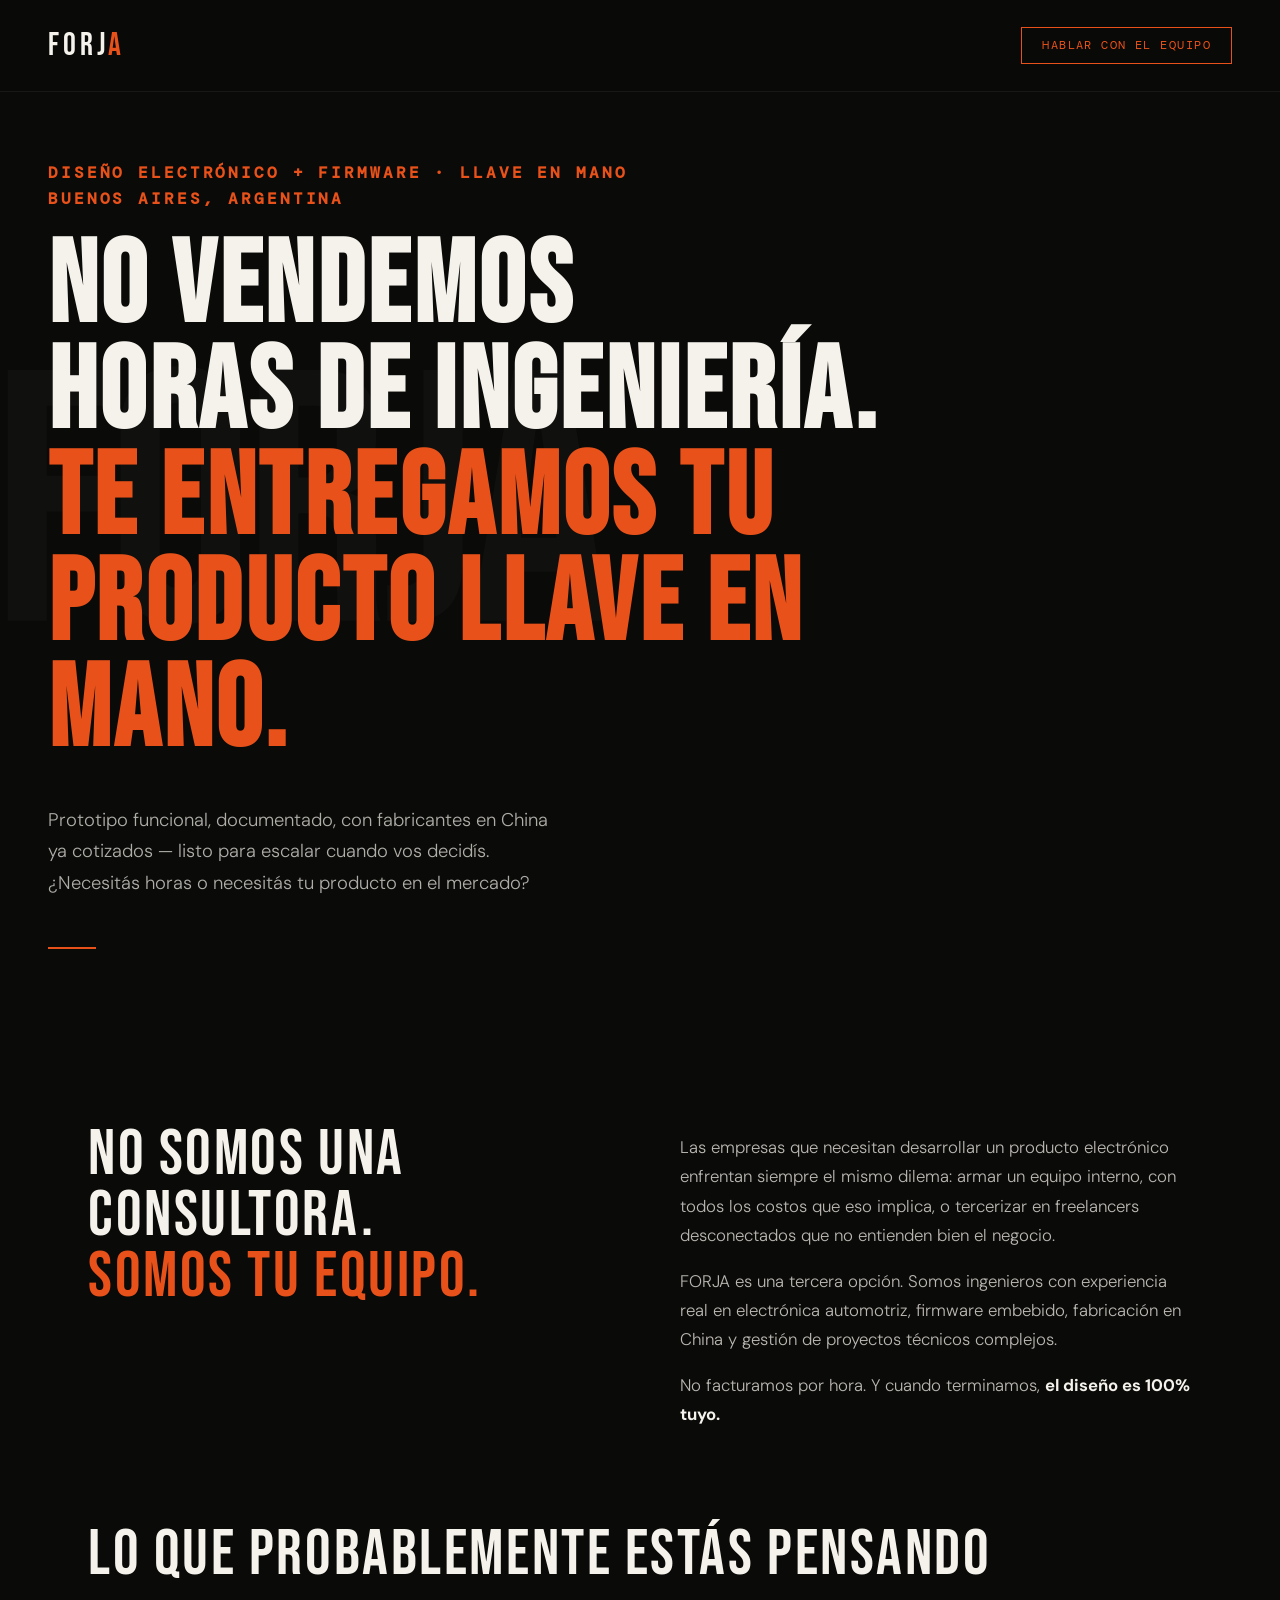
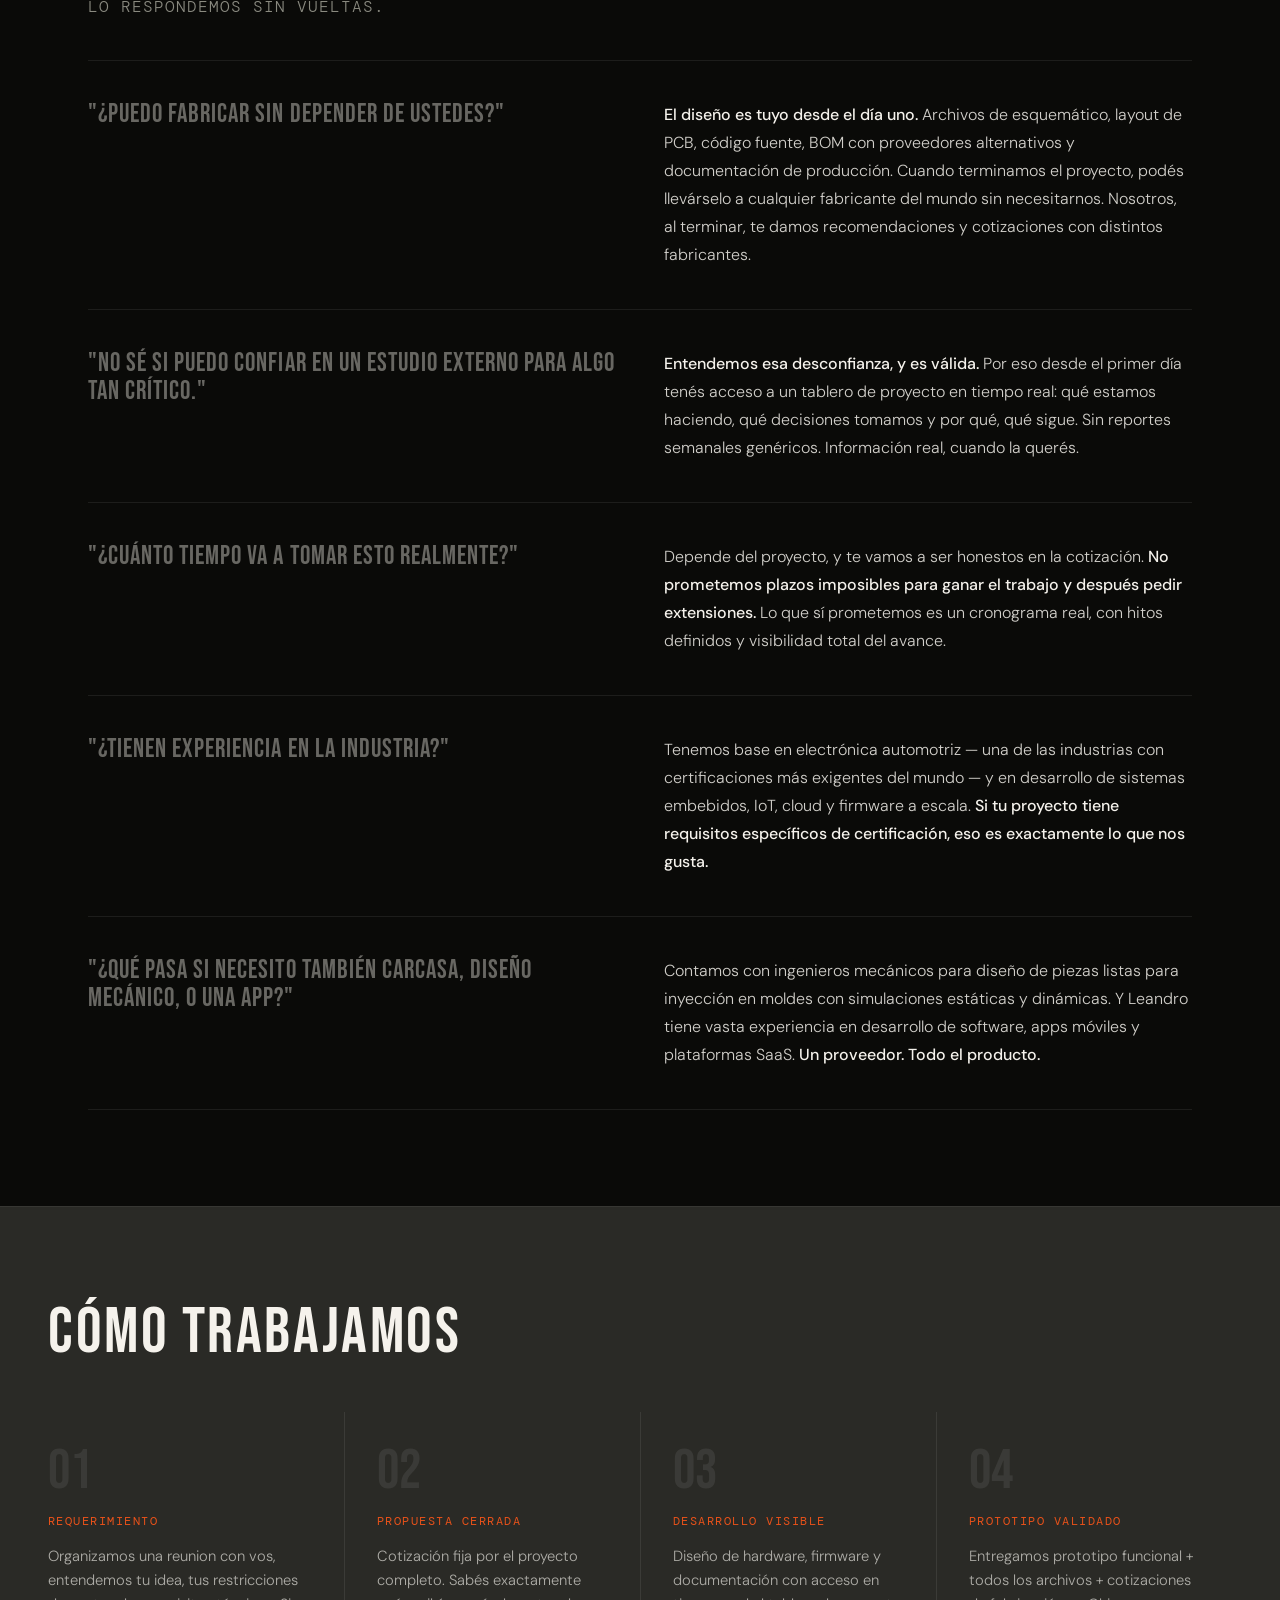
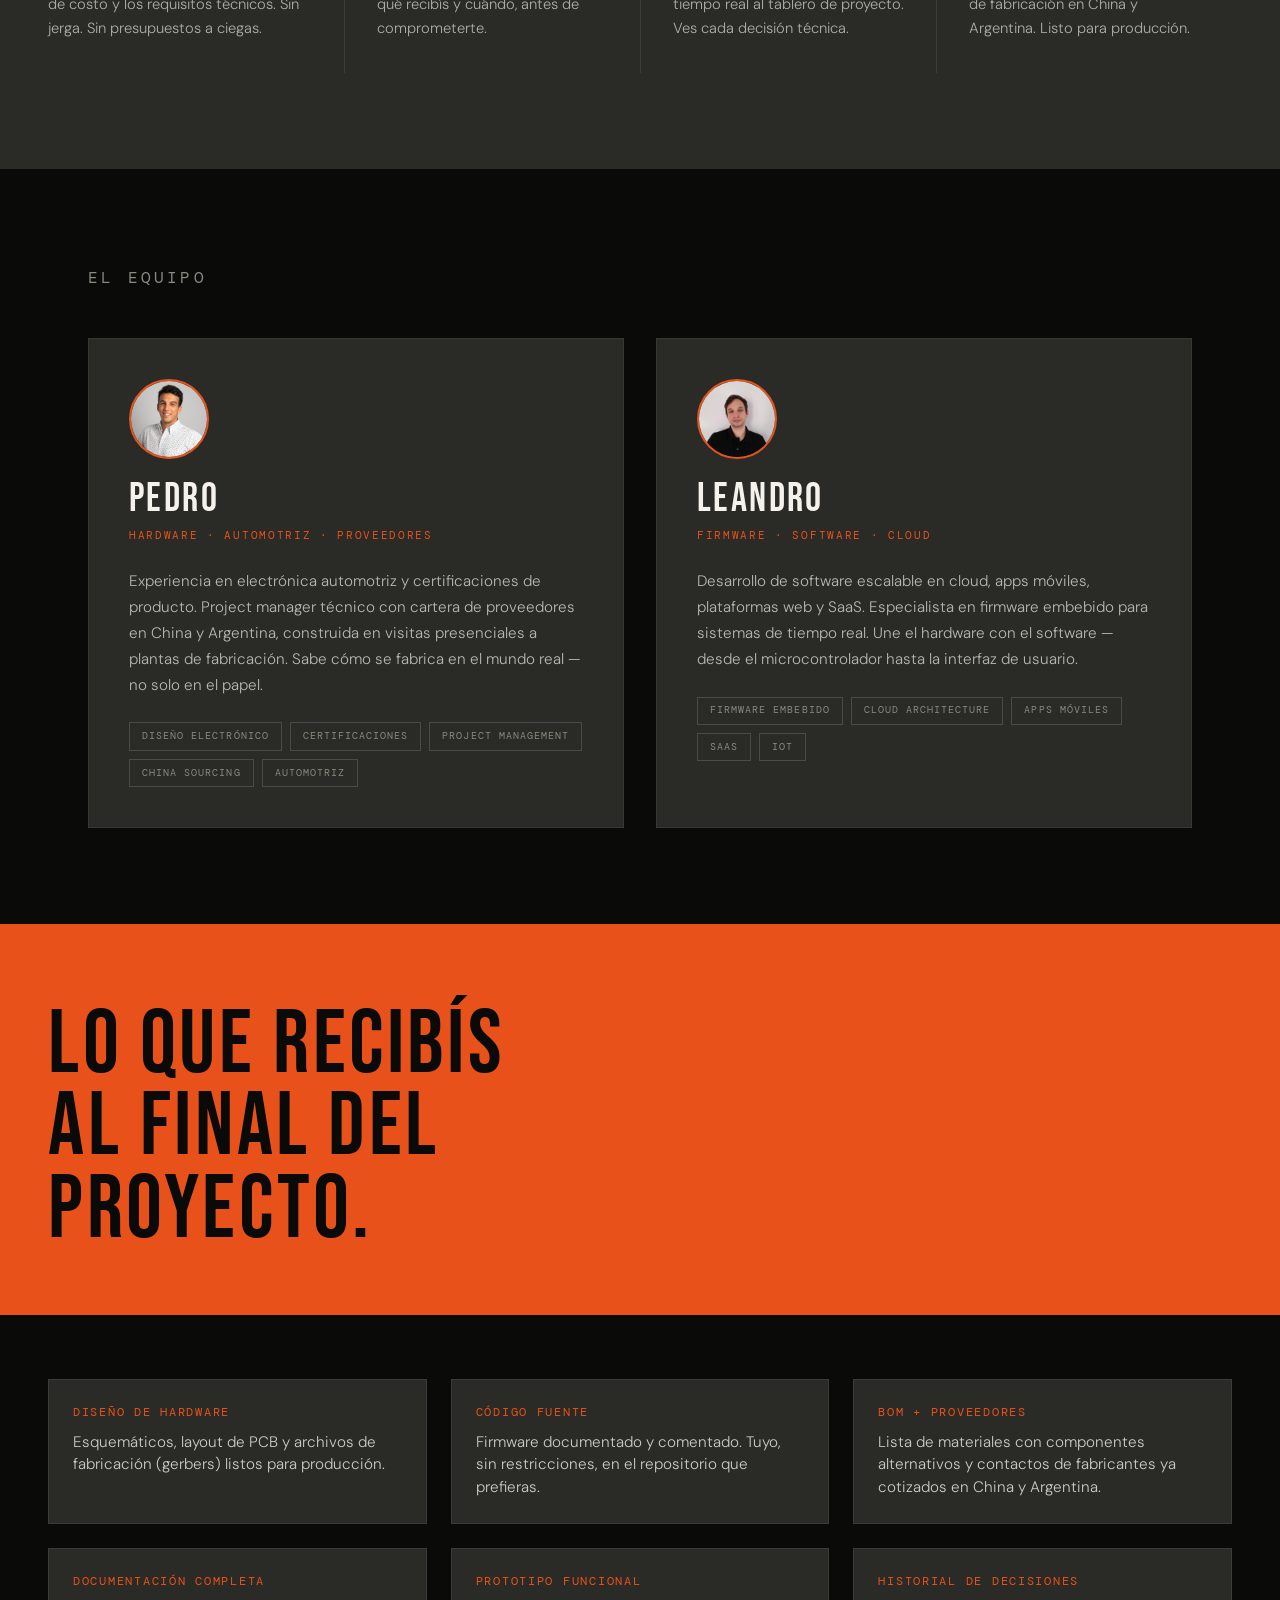
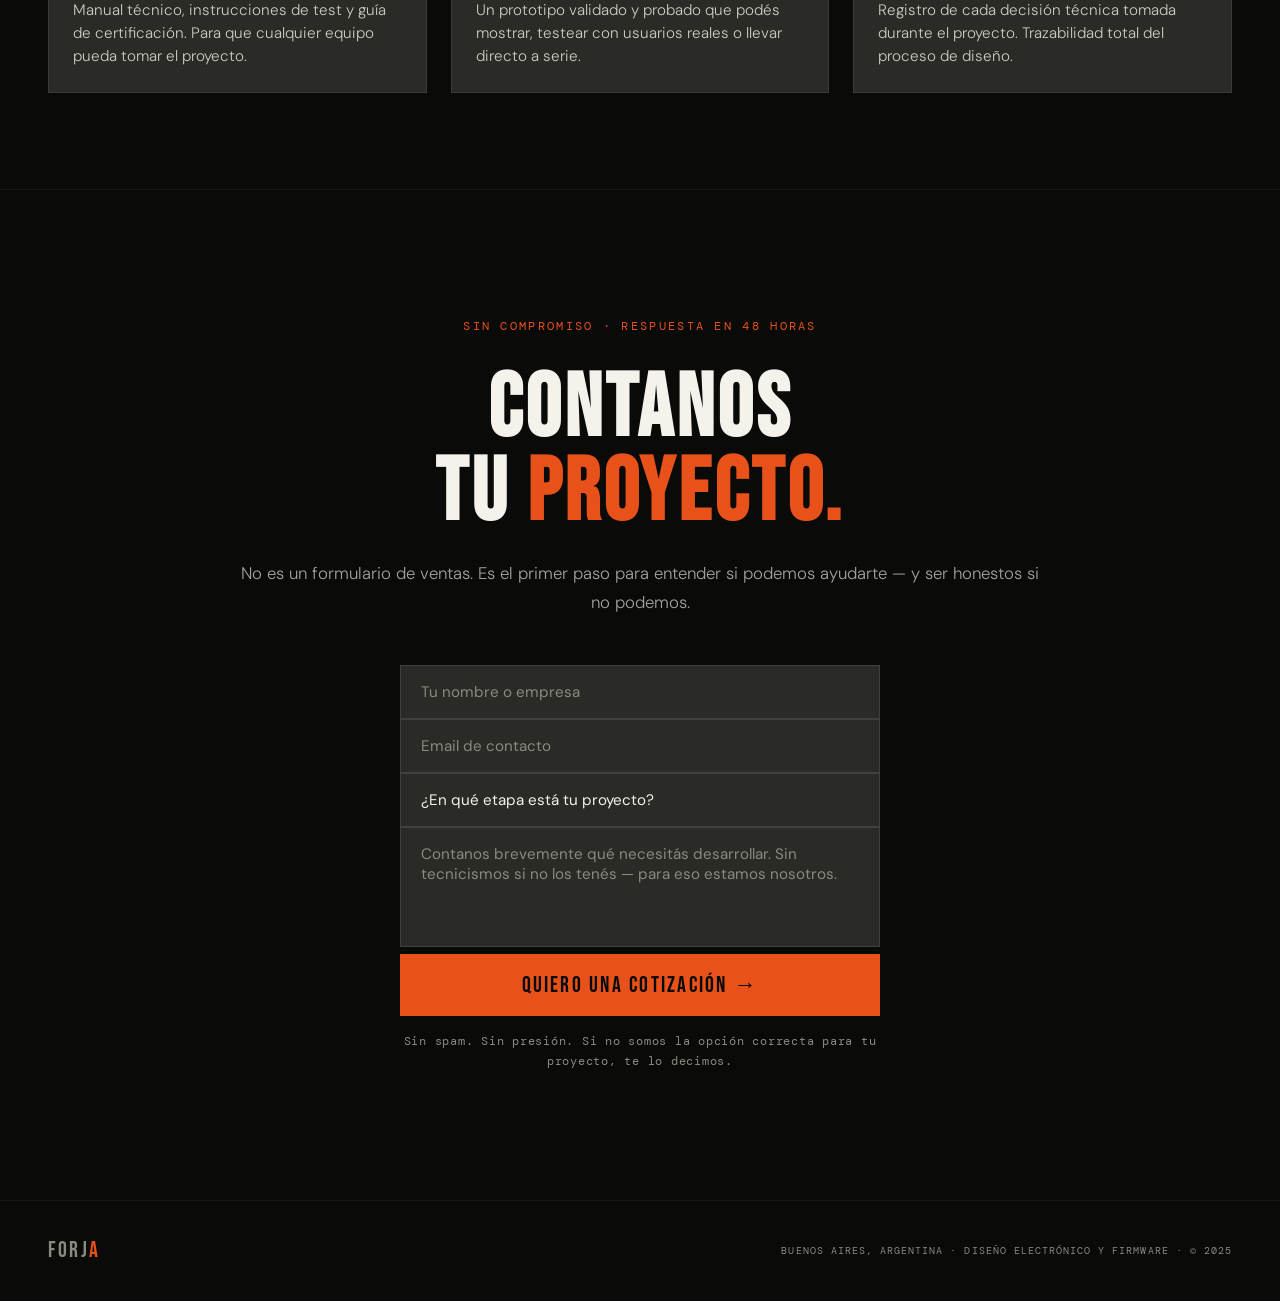
==== index.html @ 9d381e38 "b" ====
<!DOCTYPE html>
<html lang="es">
<head>
<meta charset="UTF-8">
<meta name="viewport" content="width=device-width, initial-scale=1.0">
<title>FORJA — Tu producto electrónico, listo para producción</title>
<link rel="preconnect" href="https://fonts.googleapis.com">
<link href="https://fonts.googleapis.com/css2?family=Bebas+Neue&family=DM+Sans:wght@300;400;500&family=DM+Mono:wght@400;500&display=swap" rel="stylesheet">
<style>
  *, *::before, *::after { box-sizing: border-box; margin: 0; padding: 0; }

  :root {
    --black: #0A0A08;
    --white: #F5F2EC;
    --orange: #E8521A;
    --orange-dim: #C44010;
    --gray: #2A2A26;
    --gray-light: #3E3E38;
    --muted: #8A8A80;
    --font-display: 'Bebas Neue', sans-serif;
    --font-body: 'DM Sans', sans-serif;
    --font-mono: 'DM Mono', monospace;
  }

  html { scroll-behavior: smooth; }

  body {
    background: var(--black);
    color: var(--white);
    font-family: var(--font-body);
    font-size: 16px;
    line-height: 1.6;
    overflow-x: hidden;
  }

  /* Limitar ancho máximo del contenido en pantallas muy anchas */
  .hero, .how-section, .deliver-section, .deliver-grid-section, .hooks-section {
    max-width: 100%;
  }

  .hero-content-wrap {
    max-width: 1400px;
    margin: 0 auto;
    width: 100%;
  }

  /* NAV */
  nav {
    position: fixed;
    top: 0; left: 0; right: 0;
    z-index: 100;
    display: flex;
    justify-content: space-between;
    align-items: center;
    padding: 1.25rem 3rem;
    background: rgba(10,10,8,0.85);
    backdrop-filter: blur(12px);
    border-bottom: 1px solid rgba(255,255,255,0.06);
  }

  .nav-logo {
    font-family: var(--font-display);
    font-size: 2rem;
    letter-spacing: 0.12em;
    color: var(--white);
  }

  .nav-logo span { color: var(--orange); }

  .nav-cta {
    font-family: var(--font-mono);
    font-size: 0.75rem;
    letter-spacing: 0.12em;
    text-transform: uppercase;
    color: var(--orange);
    border: 1px solid var(--orange);
    padding: 0.5rem 1.25rem;
    text-decoration: none;
    transition: background 0.2s, color 0.2s;
  }

  .nav-cta:hover { background: var(--orange); color: var(--black); }

  /* HERO */
  .hero {
    min-height: 100vh;
    display: flex;
    flex-direction: column;
    justify-content: flex-end;
    padding: 0 3rem 5rem;
    padding-top: max(5rem, 80px);
    position: relative;
    overflow: hidden;
  }

  .hero-bg-text {
    position: absolute;
    top: 50%;
    left: -0.02em;
    transform: translateY(-50%);
    font-family: var(--font-display);
    font-size: clamp(14rem, 28vw, 28rem);
    color: rgba(255,255,255,0.025);
    pointer-events: none;
    letter-spacing: -0.02em;
    line-height: 1;
    user-select: none;
  }

  .hero-tag {
    font-family: var(--font-mono);
    font-size: 1rem;
    letter-spacing: 0.18em;
    text-transform: uppercase;
    color: var(--orange);
    margin-bottom: 1.5rem;
    opacity: 0;
    animation: fadeUp 0.6s 0.2s forwards;
  }

  .hero-headline {
    font-family: var(--font-display);
    font-size: clamp(3.5rem, 9vw, 8rem);
    line-height: 0.92;
    letter-spacing: 0.03em;
    max-width: 900px;
    opacity: 0;
    animation: fadeUp 0.7s 0.4s forwards;
  }

  .hero-headline em {
    font-style: normal;
    color: var(--orange);
  }

  .hero-sub {
    margin-top: 2.5rem;
    font-size: 1.15rem;
    font-weight: 300;
    color: rgba(245,242,236,0.7);
    max-width: 520px;
    line-height: 1.7;
    opacity: 0;
    animation: fadeUp 0.7s 0.6s forwards;
  }

  .hero-divider {
    margin-top: 3rem;
    width: 48px;
    height: 2px;
    background: var(--orange);
    opacity: 0;
    animation: fadeUp 0.5s 0.8s forwards;
  }

  /* HOOKS / ADS */
  .hooks-section {
    background: var(--gray);
    padding: 5rem 3rem;
    border-top: 1px solid rgba(255,255,255,0.06);
  }

  .section-label {
    font-family: var(--font-mono);
    font-size: 1rem;
    letter-spacing: 0.2em;
    text-transform: uppercase;
    color: var(--muted);
    margin-bottom: 3rem;
  }

  .hooks-grid {
    display: grid;
    grid-template-columns: repeat(auto-fit, minmax(280px, 1fr));
    gap: 1.5rem;
  }

  .hook-card {
    background: var(--black);
    border: 1px solid rgba(255,255,255,0.08);
    padding: 2rem;
    position: relative;
    overflow: hidden;
    transition: border-color 0.2s;
  }

  .hook-card::before {
    content: '';
    position: absolute;
    top: 0; left: 0;
    width: 3px;
    height: 100%;
    background: var(--orange);
  }

  .hook-card:hover { border-color: rgba(232,82,26,0.4); }

  .hook-format {
    font-family: var(--font-mono);
    font-size: 0.65rem;
    letter-spacing: 0.15em;
    text-transform: uppercase;
    color: var(--orange);
    margin-bottom: 1rem;
  }

  .hook-text {
    font-size: 1.05rem;
    font-weight: 400;
    line-height: 1.55;
    color: var(--white);
  }

  .hook-text strong {
    color: var(--orange);
    font-weight: 500;
  }

  /* LANDING */
  .landing-section {
    padding: 6rem 3rem;
    max-width: 1200px;
    margin: 0 auto;
  }

  .landing-intro {
    display: grid;
    grid-template-columns: 1fr 1fr;
    gap: 5rem;
    align-items: start;
    margin-bottom: 6rem;
  }

  .landing-intro-headline {
    font-family: var(--font-display);
    font-size: clamp(2.5rem, 5vw, 4rem);
    line-height: 0.95;
    letter-spacing: 0.04em;
  }

  .landing-intro-headline em {
    font-style: normal;
    color: var(--orange);
  }

  .landing-intro-body {
    padding-top: 0.5rem;
    color: rgba(245,242,236,0.75);
    font-size: 1.05rem;
    font-weight: 300;
    line-height: 1.75;
  }

  /* OBJECTIONS */
  .objections-title {
    font-family: var(--font-display);
    font-size: clamp(2rem, 4vw, 3rem);
    letter-spacing: 0.05em;
    margin-bottom: 0.5rem;
    color: var(--muted);
  }

  .objections-title span { color: var(--white); }

  .objections-subtitle {
    font-size: 1rem;
    color: var(--muted);
    margin-bottom: 3rem;
    font-weight: 300;
  }

  .objection-item {
    border-top: 1px solid rgba(255,255,255,0.08);
    padding: 2.5rem 0;
    display: grid;
    grid-template-columns: 1fr 1fr;
    gap: 3rem;
    align-items: start;
  }

  .objection-item:last-child { border-bottom: 1px solid rgba(255,255,255,0.08); }

  .objection-q {
    font-family: var(--font-display);
    font-size: 1.6rem;
    letter-spacing: 0.04em;
    line-height: 1.1;
    color: rgba(245,242,236,0.4);
  }
  .objections-title {
  font-family: var(--font-display); /* Usa Bebas Neue */
  font-size: clamp(2.5rem, 6vw, 4.5rem); /* Se agranda masivamente según la pantalla */
  line-height: 0.95;
  text-transform: uppercase;
  color: var(--white);
  margin-top: 6rem; /* Le da espacio respecto al texto anterior */
  margin-bottom: 0.5rem;
  letter-spacing: -0.5px;
}

.objections-subtitle {
  font-family: var(--font-mono); /* Estilo código/comentario */
  color: var(--orange);
  font-size: 1rem;
  text-transform: uppercase;
  letter-spacing: 1px;
  margin-bottom: 3rem; /* Espacio antes de que empiecen las preguntas */
}

  .objection-a {
    font-size: 1rem;
    font-weight: 300;
    line-height: 1.75;
    color: rgba(245,242,236,0.85);
  }

  .objection-a strong {
    color: var(--white);
    font-weight: 500;
  }

  /* HOW IT WORKS */
  .how-section {
    background: var(--gray);
    padding: 6rem 3rem;
    border-top: 1px solid rgba(255,255,255,0.06);
  }

  .how-inner {
    max-width: 1200px;
    margin: 0 auto;
  }

  .how-steps {
    display: grid;
    grid-template-columns: repeat(auto-fit, minmax(200px, 1fr));
    gap: 0;
    margin-top: 3rem;
  }

  .how-step {
    padding: 2rem;
    border-left: 1px solid rgba(255,255,255,0.08);
    position: relative;
  }

  .how-step:first-child { border-left: none; padding-left: 0; }

  .step-num {
    font-family: var(--font-display);
    font-size: 3.5rem;
    color: rgba(255,255,255,0.08);
    line-height: 1;
    margin-bottom: 0.75rem;
  }

  .step-title {
    font-family: var(--font-mono);
    font-size: 0.78rem;
    letter-spacing: 0.12em;
    text-transform: uppercase;
    color: var(--orange);
    margin-bottom: 0.75rem;
  }

  .step-desc {
    font-size: 0.92rem;
    font-weight: 300;
    color: rgba(245,242,236,0.65);
    line-height: 1.65;
  }

  /* TEAM */
  .team-section {
    padding: 6rem 3rem;
    max-width: 1200px;
    margin: 0 auto;
  }

  .team-grid {
    display: grid;
    grid-template-columns: 1fr 1fr;
    gap: 2rem;
    margin-top: 3rem;
  }

  .team-card {
    background: var(--gray);
    border: 1px solid rgba(255,255,255,0.06);
    padding: 2.5rem;
    position: relative;
  }

  .team-name {
    font-family: var(--font-display);
    font-size: 2.5rem;
    letter-spacing: 0.06em;
    line-height: 1;
    margin-bottom: 0.5rem;
  }

  .team-role {
    font-family: var(--font-mono);
    font-size: 0.7rem;
    letter-spacing: 0.15em;
    text-transform: uppercase;
    color: var(--orange);
    margin-bottom: 1.5rem;
  }

  .team-bio {
    font-size: 0.95rem;
    font-weight: 300;
    color: rgba(245,242,236,0.7);
    line-height: 1.7;
  }

  .team-tags {
    display: flex;
    flex-wrap: wrap;
    gap: 0.5rem;
    margin-top: 1.5rem;
  }

  .tag {
    font-family: var(--font-mono);
    font-size: 0.65rem;
    letter-spacing: 0.1em;
    text-transform: uppercase;
    border: 1px solid rgba(255,255,255,0.15);
    padding: 0.3rem 0.75rem;
    color: var(--muted);
  }

  /* DELIVERABLES */
  .deliver-section {
    background: var(--orange);
    padding: 5rem 3rem 4rem;
  }

  .deliver-grid-section {
    background: var(--black);
    padding: 4rem 3rem 6rem;
    border-bottom: 1px solid rgba(255,255,255,0.06);
  }

  .deliver-inner {
    max-width: 1200px;
    margin: 0 auto;
  }

  .deliver-headline {
    font-family: var(--font-display);
    font-size: clamp(3rem, 7vw, 6rem);
    line-height: 0.92;
    letter-spacing: 0.04em;
    color: var(--black);
  }

  .deliver-list {
    display: grid;
    grid-template-columns: repeat(3, 1fr);
    gap: 1.5rem;
  }

  .deliver-item {
    background: var(--gray);
    padding: 1.5rem;
    border: 1px solid rgba(255,255,255,0.08);
  }

  .deliver-item-title {
    font-family: var(--font-mono);
    font-size: 0.72rem;
    letter-spacing: 0.15em;
    text-transform: uppercase;
    color: var(--orange);
    margin-bottom: 0.5rem;
  }

  .deliver-item-text {
    font-size: 0.95rem;
    font-weight: 300;
    color: rgba(245,242,236,0.8);
    line-height: 1.5;
  }

  /* CTA */
  .cta-section {
    padding: 8rem 3rem;
    max-width: 900px;
    margin: 0 auto;
    text-align: center;
  }

  .cta-eyebrow {
    font-family: var(--font-mono);
    font-size: 0.72rem;
    letter-spacing: 0.2em;
    text-transform: uppercase;
    color: var(--orange);
    margin-bottom: 2rem;
  }

  .cta-headline {
    font-family: var(--font-display);
    font-size: clamp(3rem, 7vw, 5.5rem);
    line-height: 0.95;
    letter-spacing: 0.04em;
    margin-bottom: 1.5rem;
  }

  .cta-headline em {
    font-style: normal;
    color: var(--orange);
  }

  .cta-sub {
    font-size: 1.05rem;
    font-weight: 300;
    color: rgba(245,242,236,0.65);
    margin-bottom: 3rem;
    line-height: 1.7;
  }

  .cta-form {
    display: flex;
    flex-direction: column;
    gap: 1rem;
    max-width: 480px;
    margin: 0 auto;
  }

  .cta-form input,
  .cta-form select,
  .cta-form textarea {
    background: var(--gray);
    border: 1px solid rgba(255,255,255,0.1);
    color: var(--white);
    padding: 1rem 1.25rem;
    font-family: var(--font-body);
    font-size: 0.95rem;
    width: 100%;
    outline: none;
    transition: border-color 0.2s;
    -webkit-appearance: none;
  }

  .cta-form input::placeholder,
  .cta-form textarea::placeholder { color: var(--muted); }

  .cta-form input:focus,
  .cta-form select:focus,
  .cta-form textarea:focus { border-color: var(--orange); }

  .cta-form select option { background: var(--gray); }

  .cta-form textarea { height: 120px; resize: none; }

  .cta-btn {
    background: var(--orange);
    color: var(--black);
    border: none;
    padding: 1.1rem 2rem;
    font-family: var(--font-display);
    font-size: 1.4rem;
    letter-spacing: 0.1em;
    cursor: pointer;
    width: 100%;
    transition: background 0.2s;
  }

  .cta-btn:hover { background: var(--orange-dim); }

  .cta-disclaimer {
    margin-top: 1rem;
    font-size: 0.78rem;
    color: var(--muted);
    font-family: var(--font-mono);
    letter-spacing: 0.06em;
  }

  /* FOOTER */
  footer {
    border-top: 1px solid rgba(255,255,255,0.06);
    padding: 2rem 3rem;
    display: flex;
    justify-content: space-between;
    align-items: center;
  }

  .footer-logo {
    font-family: var(--font-display);
    font-size: 1.4rem;
    letter-spacing: 0.1em;
    color: var(--muted);
  }

  .footer-logo span { color: var(--orange); }

  .footer-text {
    font-family: var(--font-mono);
    font-size: 0.65rem;
    letter-spacing: 0.1em;
    text-transform: uppercase;
    color: var(--muted);
  }


  /* TEAM PHOTOS */
  .team-photo-wrap {
    width: 80px;
    height: 80px;
    border-radius: 50%;
    overflow: hidden;
    margin-bottom: 1.25rem;
    border: 2px solid var(--orange);
  }

  .team-photo {
    width: 100%;
    height: 100%;
    object-fit: cover;
    object-position: center top;
  }

  /* OBJECTIONS subtitle fix */
  .objections-subtitle {
    font-size: 1rem;
    color: var(--muted);
    margin-bottom: 2.5rem;
    font-weight: 300;
  }

  @keyframes fadeUp {
    from { opacity: 0; transform: translateY(24px); }
    to { opacity: 1; transform: translateY(0); }
  }

  @media (max-width: 768px) {
    nav { padding: 1rem 1.5rem; }
    /* Hero mobile: padding-top cubre el nav fijo (~64px) */
    .hero {
      padding: 0 1.25rem 3.5rem;
      padding-top: 80px;
    }
    .hero-tag { font-size: 0.65rem; letter-spacing: 0.1em; }
    .hero-sub { font-size: 1rem; margin-top: 1.5rem; }
    .hooks-section, .landing-section, .team-section, .deliver-section, .cta-section { padding: 3.5rem 1.25rem; }
    .how-section { padding: 3.5rem 1.25rem; }
    .how-steps { grid-template-columns: 1fr 1fr; }
    .how-step { padding: 1.25rem; }
    .how-step:first-child { padding-left: 1.25rem; border-left: none; }
    .landing-intro { grid-template-columns: 1fr; gap: 2rem; }
    .objection-item { grid-template-columns: 1fr; gap: 1rem; }
    .team-grid { grid-template-columns: 1fr; }
    /* GRILLA DELIVERABLES: 1 columna en mobile */
    .deliver-list { grid-template-columns: 1fr; }
    .deliver-grid-section { padding: 2.5rem 1.25rem 4rem; }
    .deliver-section { padding: 3rem 1.25rem 2.5rem; }
    footer { flex-direction: column; gap: 1rem; text-align: center; }
    .cta-section { padding: 4rem 1.25rem; }
  }

  @media (min-width: 769px) and (max-width: 1024px) {
    /* Tablet: grilla 2 columnas para deliverables */
    .deliver-list { grid-template-columns: repeat(2, 1fr); }
    .how-steps { grid-template-columns: repeat(2, 1fr); }
    .how-step:nth-child(3) { border-left: none; }
  }

  @media (min-width: 1600px) {
    /* Pantallas muy anchas: limitar padding lateral del hero y secciones */
    .hero { padding-left: calc((100vw - 1400px) / 2); padding-right: calc((100vw - 1400px) / 2); }
    .how-section > .how-inner,
    .deliver-inner { max-width: 1400px; }
  }
</style>
</head>
<body>

<!-- NAV -->
<nav>
  <div class="nav-logo">FORJ<span>A</span></div>
  <a href="#contacto" class="nav-cta">Hablar con el equipo</a>
</nav>

<!-- HERO -->
<section class="hero">
  <div style="flex: 1; min-height: 80px;"></div>
  <div class="hero-bg-text">FORJA</div>
  <div class="hero-content-wrap">
    <h1 class="hero-tag">Diseño electrónico + Firmware · Llave en mano<br>Buenos Aires, Argentina</h1>
    <h1 class="hero-headline">
      No vendemos<br>horas de ingeniería.<br><em>Te entregamos tu producto llave en mano.</em>
    </h1>
    <p class="hero-sub">
      Prototipo funcional, documentado, con fabricantes en China ya cotizados — listo para escalar cuando vos decidís. ¿Necesitás horas o necesitás tu producto en el mercado?
    </p>
    <div class="hero-divider"></div>
  </div>
</section>


<!-- LANDING — INTRO -->
<section class="landing-section">
  <div class="landing-intro">
    <div class="landing-intro-headline">
      No somos una<br>consultora.<br><em>Somos tu equipo.</em>
    </div>
    <div class="landing-intro-body">
      <p style="margin-bottom: 1rem;">Las empresas que necesitan desarrollar un producto electrónico enfrentan siempre el mismo dilema: armar un equipo interno, con todos los costos que eso implica, o tercerizar en freelancers desconectados que no entienden bien el negocio.</p>
      <p style="margin-bottom: 1rem;">FORJA es una tercera opción. Somos ingenieros con experiencia real en electrónica automotriz, firmware embebido, fabricación en China y gestión de proyectos técnicos complejos.</p>
      <p>No facturamos por hora. Y cuando terminamos, <strong style="color: var(--white);">el diseño es 100% tuyo.</strong></p>
    </div>
  </div>

  <!-- OBJECTIONS -->
  <p class="landing-intro-headline" style="margin-bottom: 0.5rem;">Lo que probablemente estás pensando</p>
  <p class="objections-subtitle">Lo respondemos sin vueltas.</p>

  <div class="objection-item">
    <div class="objection-q">"¿Puedo fabricar sin depender de ustedes?"</div>
    <div class="objection-a">
      <strong>El diseño es tuyo desde el día uno.</strong> Archivos de esquemático, layout de PCB, código fuente, BOM con proveedores alternativos y documentación de producción. Cuando terminamos el proyecto, podés llevárselo a cualquier fabricante del mundo sin necesitarnos. Nosotros, al terminar, te damos recomendaciones y cotizaciones con distintos fabricantes.
    </div>
  </div>

  <div class="objection-item">
    <div class="objection-q">"No sé si puedo confiar en un estudio externo para algo tan crítico."</div>
    <div class="objection-a">
      <strong>Entendemos esa desconfianza, y es válida.</strong> Por eso desde el primer día tenés acceso a un tablero de proyecto en tiempo real: qué estamos haciendo, qué decisiones tomamos y por qué, qué sigue. Sin reportes semanales genéricos. Información real, cuando la querés.
    </div>
  </div>

  <div class="objection-item">
    <div class="objection-q">"¿Cuánto tiempo va a tomar esto realmente?"</div>
    <div class="objection-a">
      Depende del proyecto, y te vamos a ser honestos en la cotización. <strong>No prometemos plazos imposibles para ganar el trabajo y después pedir extensiones.</strong> Lo que sí prometemos es un cronograma real, con hitos definidos y visibilidad total del avance.
    </div>
  </div>

  <div class="objection-item">
    <div class="objection-q">"¿Tienen experiencia en la industria?"</div>
    <div class="objection-a">
      Tenemos base en electrónica automotriz — una de las industrias con certificaciones más exigentes del mundo — y en desarrollo de sistemas embebidos, IoT, cloud y firmware a escala. <strong>Si tu proyecto tiene requisitos específicos de certificación, eso es exactamente lo que nos gusta.</strong>
    </div>
  </div>

  <div class="objection-item">
    <div class="objection-q">"¿Qué pasa si necesito también carcasa, diseño mecánico, o una app?"</div>
    <div class="objection-a">
      Contamos con ingenieros mecánicos para diseño de piezas listas para inyección en moldes con simulaciones estáticas y dinámicas. Y Leandro tiene vasta experiencia en desarrollo de software, apps móviles y plataformas SaaS. <strong>Un proveedor. Todo el producto.</strong>
    </div>
  </div>
</section>

<!-- HOW IT WORKS -->
<section class="how-section">
  <div class="how-inner">
    <p class="landing-intro-headline">Cómo trabajamos</p>
    <div class="how-steps">
      <div class="how-step">
        <div class="step-num">01</div>
        <div class="step-title">Requerimiento</div>
        <div class="step-desc">Organizamos una reunion con vos, entendemos tu idea, tus restricciones de costo y los requisitos técnicos. Sin jerga. Sin presupuestos a ciegas.</div>
      </div>
      <div class="how-step">
        <div class="step-num">02</div>
        <div class="step-title">Propuesta cerrada</div>
        <div class="step-desc">Cotización fija por el proyecto completo. Sabés exactamente qué recibís y cuándo, antes de comprometerte.</div>
      </div>
      <div class="how-step">
        <div class="step-num">03</div>
        <div class="step-title">Desarrollo visible</div>
        <div class="step-desc">Diseño de hardware, firmware y documentación con acceso en tiempo real al tablero de proyecto. Ves cada decisión técnica.</div>
      </div>
      <div class="how-step">
        <div class="step-num">04</div>
        <div class="step-title">Prototipo validado</div>
        <div class="step-desc">Entregamos prototipo funcional + todos los archivos + cotizaciones de fabricación en China y Argentina. Listo para producción.</div>
      </div>
    </div>
  </div>
</section>

<!-- TEAM -->
<section class="team-section">
  <p class="section-label">El equipo</p>
  <div class="team-grid">
    <div class="team-card">
      <div class="team-photo-wrap">
        <img src="[data-uri]" alt="Pedro" class="team-photo" />
      </div>
      <div class="team-name">PEDRO</div>
      <div class="team-role">Hardware · Automotriz · Proveedores</div>
      <div class="team-bio">Experiencia en electrónica automotriz y certificaciones de producto. Project manager técnico con cartera de proveedores en China y Argentina, construida en visitas presenciales a plantas de fabricación. Sabe cómo se fabrica en el mundo real — no solo en el papel.</div>
      <div class="team-tags">
        <span class="tag">Diseño electrónico</span>
        <span class="tag">Certificaciones</span>
        <span class="tag">Project management</span>
        <span class="tag">China sourcing</span>
        <span class="tag">Automotriz</span>
      </div>
    </div>
    <div class="team-card">
      <div class="team-photo-wrap">
        <img src="[data-uri]" alt="Leandro" class="team-photo" />
      </div>
      <div class="team-name">LEANDRO</div>
      <div class="team-role">Firmware · Software · Cloud</div>
      <div class="team-bio">Desarrollo de software escalable en cloud, apps móviles, plataformas web y SaaS. Especialista en firmware embebido para sistemas de tiempo real. Une el hardware con el software — desde el microcontrolador hasta la interfaz de usuario.</div>
      <div class="team-tags">
        <span class="tag">Firmware embebido</span>
        <span class="tag">Cloud architecture</span>
        <span class="tag">Apps móviles</span>
        <span class="tag">SaaS</span>
        <span class="tag">IoT</span>
      </div>
    </div>
  </div>
</section>

<!-- DELIVERABLES -->
<section class="deliver-section">
  <div class="deliver-inner">
    <div class="deliver-headline">Lo que recibís<br>al final del<br>proyecto.</div>
  </div>
</section>
<section class="deliver-grid-section">
  <div class="deliver-inner">
    <div class="deliver-list">
      <div class="deliver-item">
        <div class="deliver-item-title">Diseño de hardware</div>
        <div class="deliver-item-text">Esquemáticos, layout de PCB y archivos de fabricación (gerbers) listos para producción.</div>
      </div>
      <div class="deliver-item">
        <div class="deliver-item-title">Código fuente</div>
        <div class="deliver-item-text">Firmware documentado y comentado. Tuyo, sin restricciones, en el repositorio que prefieras.</div>
      </div>
      <div class="deliver-item">
        <div class="deliver-item-title">BOM + proveedores</div>
        <div class="deliver-item-text">Lista de materiales con componentes alternativos y contactos de fabricantes ya cotizados en China y Argentina.</div>
      </div>
      <div class="deliver-item">
        <div class="deliver-item-title">Documentación completa</div>
        <div class="deliver-item-text">Manual técnico, instrucciones de test y guía de certificación. Para que cualquier equipo pueda tomar el proyecto.</div>
      </div>
      <div class="deliver-item">
        <div class="deliver-item-title">Prototipo funcional</div>
        <div class="deliver-item-text">Un prototipo validado y probado que podés mostrar, testear con usuarios reales o llevar directo a serie.</div>
      </div>
      <div class="deliver-item">
        <div class="deliver-item-title">Historial de decisiones</div>
        <div class="deliver-item-text">Registro de cada decisión técnica tomada durante el proyecto. Trazabilidad total del proceso de diseño.</div>
      </div>
    </div>
  </div>
</section>

<!-- CTA -->
<section class="cta-section" id="contacto">
  <p class="cta-eyebrow">Sin compromiso · Respuesta en 48 horas</p>
  <h2 class="cta-headline">Contanos<br>tu <em>proyecto.</em></h2>
  <p class="cta-sub">
    No es un formulario de ventas. Es el primer paso para entender si podemos ayudarte — y ser honestos si no podemos.
  </p>

  <!-- ESTADO: formulario -->
  <div class="cta-form" id="form-wrap">
    <form id="cotizacion-form" action="https://api.web3forms.com/submit" method="POST">
      <!-- Web3Forms access key -->
      <input type="hidden" name="access_key" value="40df1b40-e11f-4e95-9086-8dc6dbabc27b">
      <!-- Asunto del mail que recibís -->
      <input type="hidden" name="subject" value="Nueva cotización desde FORJA">
      <!-- Redirigir a la misma página sin perder estado -->
      <input type="hidden" name="redirect" value="false">
      <!-- Honeypot anti-spam -->
      <input type="checkbox" name="botcheck" style="display:none;">

      <input type="text"  name="nombre"  placeholder="Tu nombre o empresa" required />
      <input type="email" name="email"   placeholder="Email de contacto" required />
      <select name="etapa" required>
        <option value="" disabled selected>¿En qué etapa está tu proyecto?</option>
        <option>Tengo una idea, nada más</option>
        <option>Tengo especificaciones técnicas</option>
        <option>Tengo un prototipo que necesita mejoras</option>
        <option>Tengo un producto que quiero llevar a producción</option>
        <option>Otros</option>
      </select>
      <textarea name="mensaje" placeholder="Contanos brevemente qué necesitás desarrollar. Sin tecnicismos si no los tenés — para eso estamos nosotros." required></textarea>
      <button type="submit" class="cta-btn" id="submit-btn">QUIERO UNA COTIZACIÓN →</button>
      <p class="cta-disclaimer">Sin spam. Sin presión. Si no somos la opción correcta para tu proyecto, te lo decimos.</p>
    </form>
  </div>

  <!-- ESTADO: éxito -->
  <div id="form-success" style="display:none; max-width:480px; margin:0 auto; text-align:center; padding: 3rem 0;">
    <div style="font-family: var(--font-display); font-size: 4rem; color: var(--orange); margin-bottom: 1rem;">✓</div>
    <p style="font-family: var(--font-display); font-size: 2rem; letter-spacing:0.05em; margin-bottom: 1rem;">MENSAJE RECIBIDO</p>
    <p style="font-size: 1rem; font-weight:300; color: rgba(245,242,236,0.7); line-height:1.7;">Te respondemos en menos de 48 horas. Revisá tu casilla — a veces cae en spam.</p>
  </div>

  <!-- ESTADO: error -->
  <div id="form-error" style="display:none; max-width:480px; margin:0 auto; text-align:center; padding: 1rem 0;">
    <p style="font-size:0.9rem; color:#ff6b6b; font-family: var(--font-mono); letter-spacing:0.05em;">Hubo un error al enviar. Intentá de nuevo o escribinos directamente a <a href="mailto:forja.electronica@gmail.com" style="color:var(--orange);">forja.electronica@gmail.com</a></p>
  </div>
</section>

<footer>
  <div class="footer-logo">FORJ<span>A</span></div>
  <div class="footer-text">Buenos Aires, Argentina · Diseño electrónico y firmware · © 2025</div>
</footer>

<!-- ═══════════════════════════════════════════════
     GOOGLE ANALYTICS 4
     1. Creá una cuenta en analytics.google.com
     2. Creá una propiedad, copiá tu Measurement ID (G-XXXXXXXXXX)
     3. Reemplazá G-XXXXXXXXXX en las dos líneas de abajo
     ═══════════════════════════════════════════════ -->
<script async src="https://www.googletagmanager.com/gtag/js?id=G-XXXXXXXXXX"></script>
<script>
  window.dataLayer = window.dataLayer || [];
  function gtag(){ dataLayer.push(arguments); }
  gtag('js', new Date());
  gtag('config', 'G-XXXXXXXXXX');
</script>

<!-- FORM HANDLER -->
<script>
  const form = document.getElementById('cotizacion-form');
  const btn  = document.getElementById('submit-btn');
  const wrap = document.getElementById('form-wrap');
  const ok   = document.getElementById('form-success');
  const err  = document.getElementById('form-error');

  form.addEventListener('submit', async function(e) {
    e.preventDefault();

    // Deshabilitar botón mientras envía
    btn.textContent = 'ENVIANDO...';
    btn.disabled = true;
    err.style.display = 'none';

    // Trackear click en GA4 (evento personalizado)
    if (typeof gtag !== 'undefined') {
      gtag('event', 'cotizacion_enviada', {
        event_category: 'formulario',
        event_label: 'cta_cotizacion'
      });
    }

    try {
      const data = new FormData(form);
      const res  = await fetch('https://api.web3forms.com/submit', {
        method: 'POST',
        body: data
      });
      const json = await res.json();

      if (json.success) {
        wrap.style.display = 'none';
        ok.style.display   = 'block';
      } else {
        throw new Error(json.message || 'Error desconocido');
      }
    } catch(e) {
      err.style.display  = 'block';
      btn.textContent    = 'QUIERO UNA COTIZACIÓN →';
      btn.disabled       = false;
    }
  });
</script>

</body>
</html>
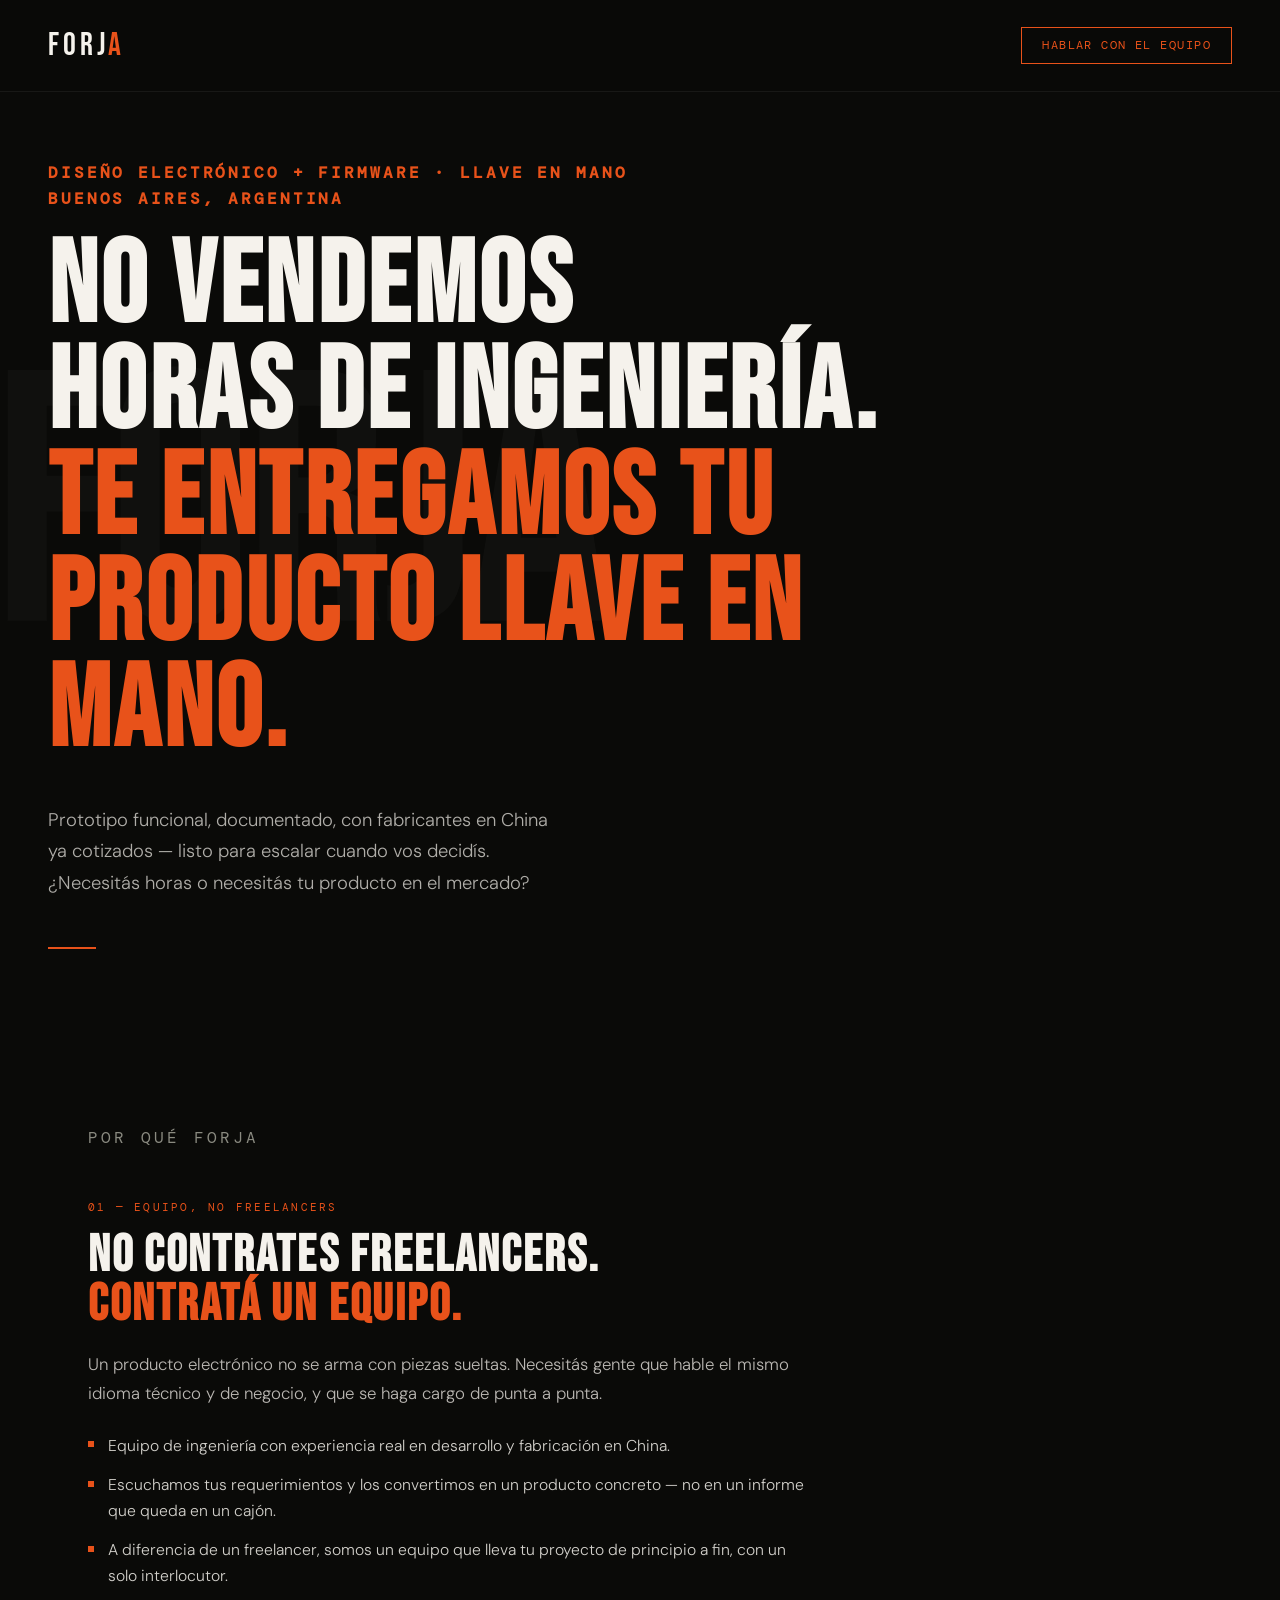
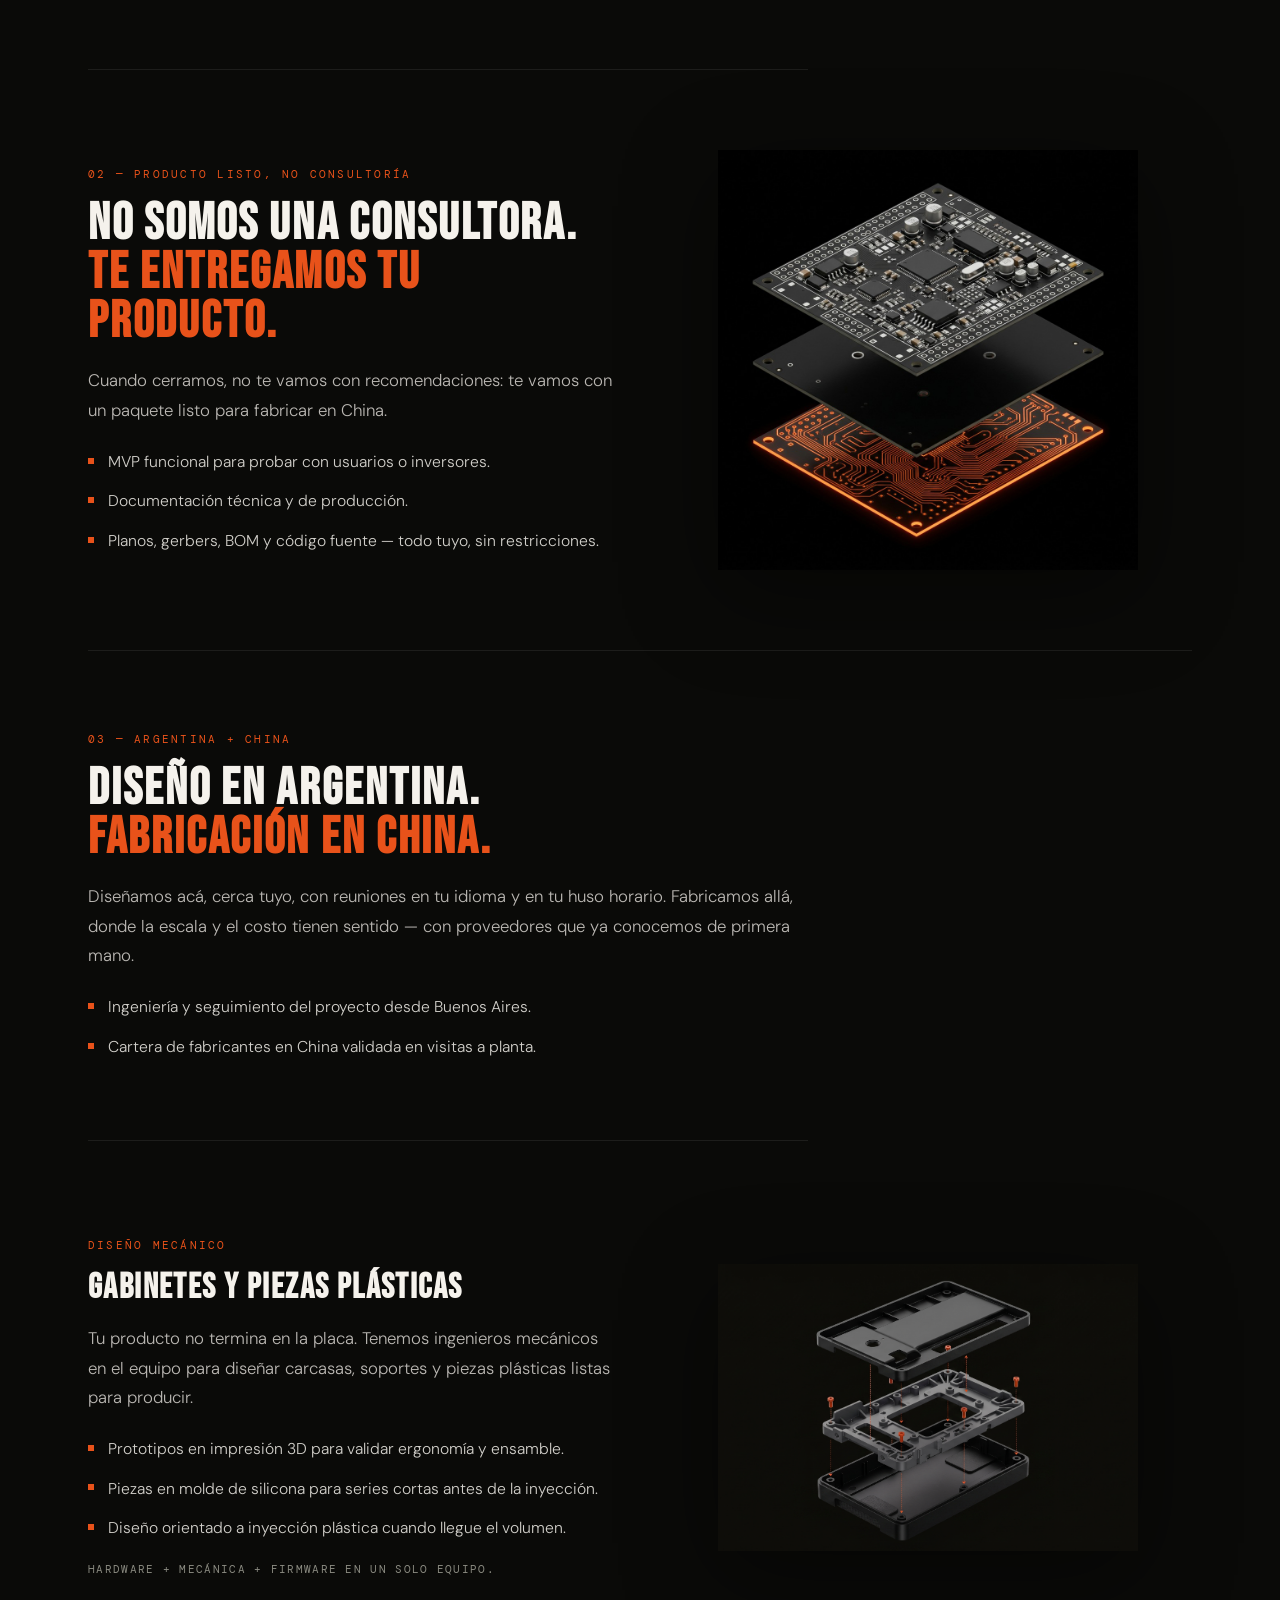
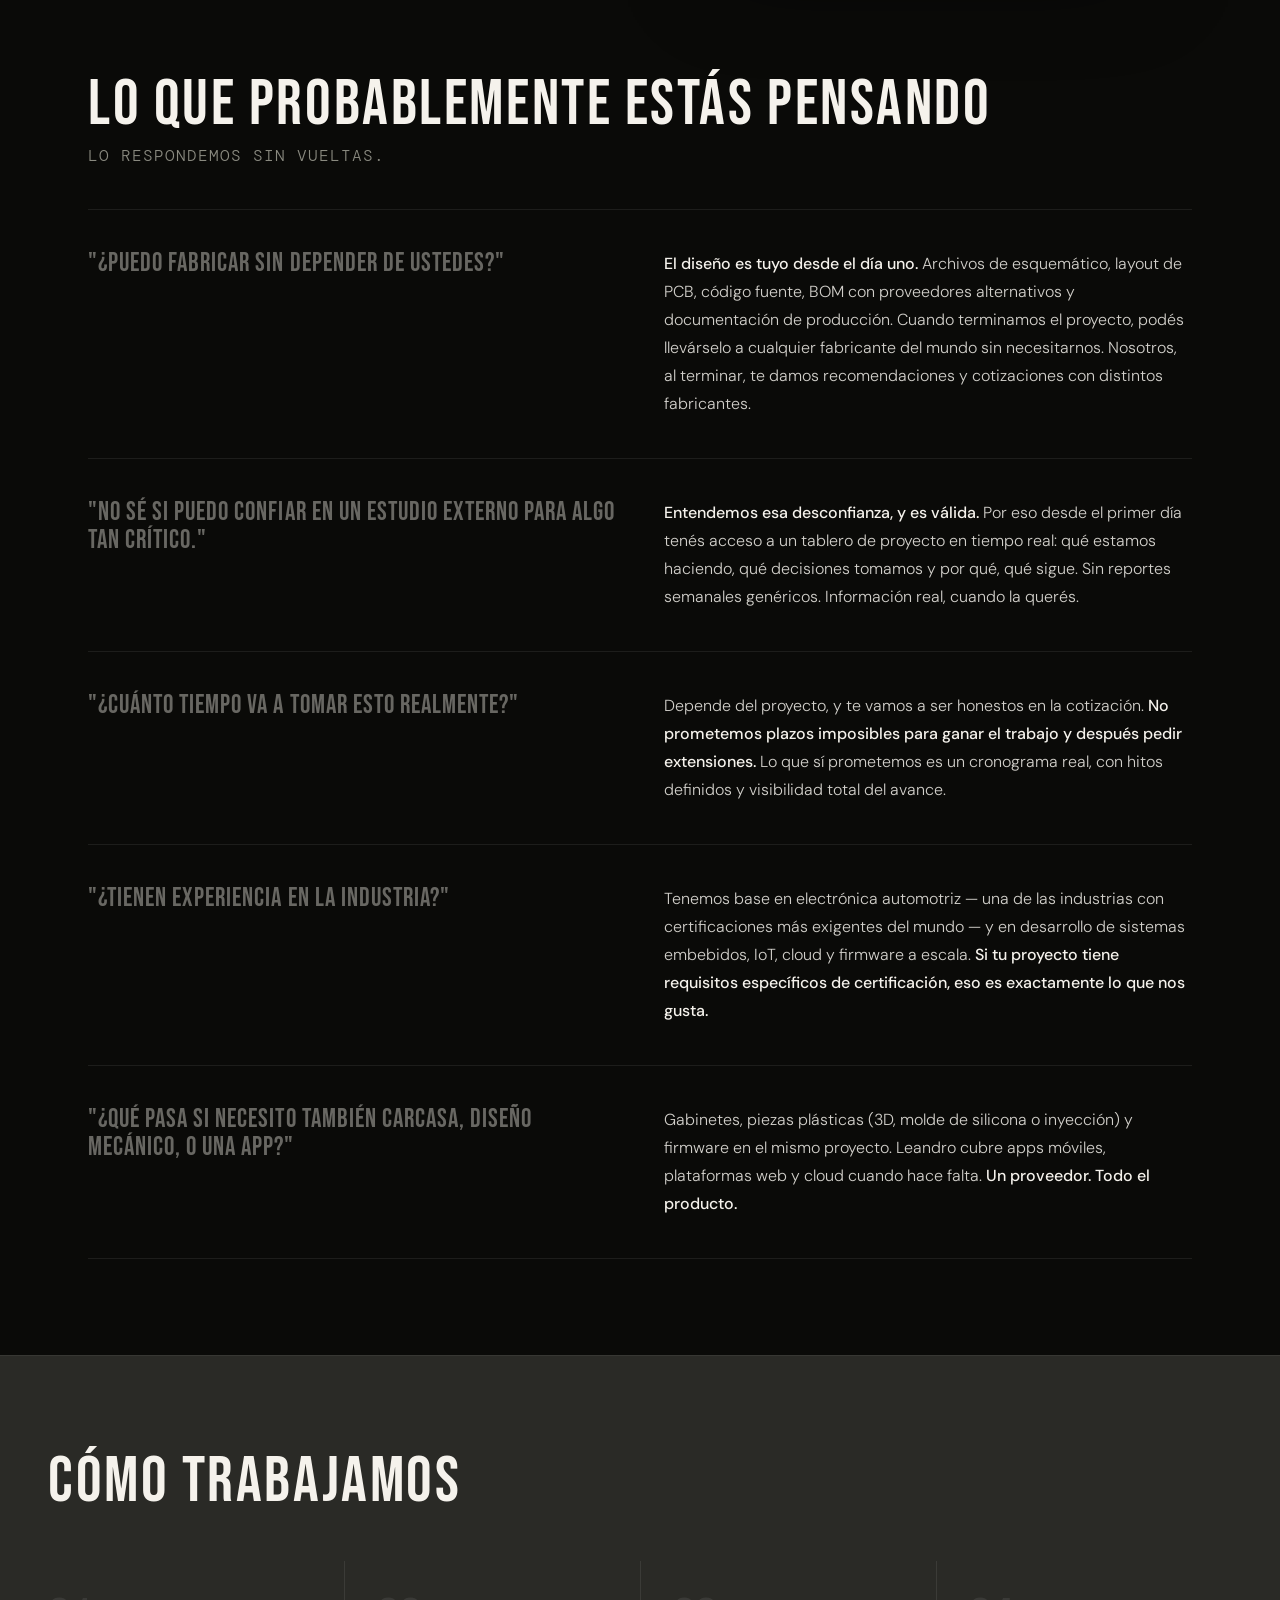
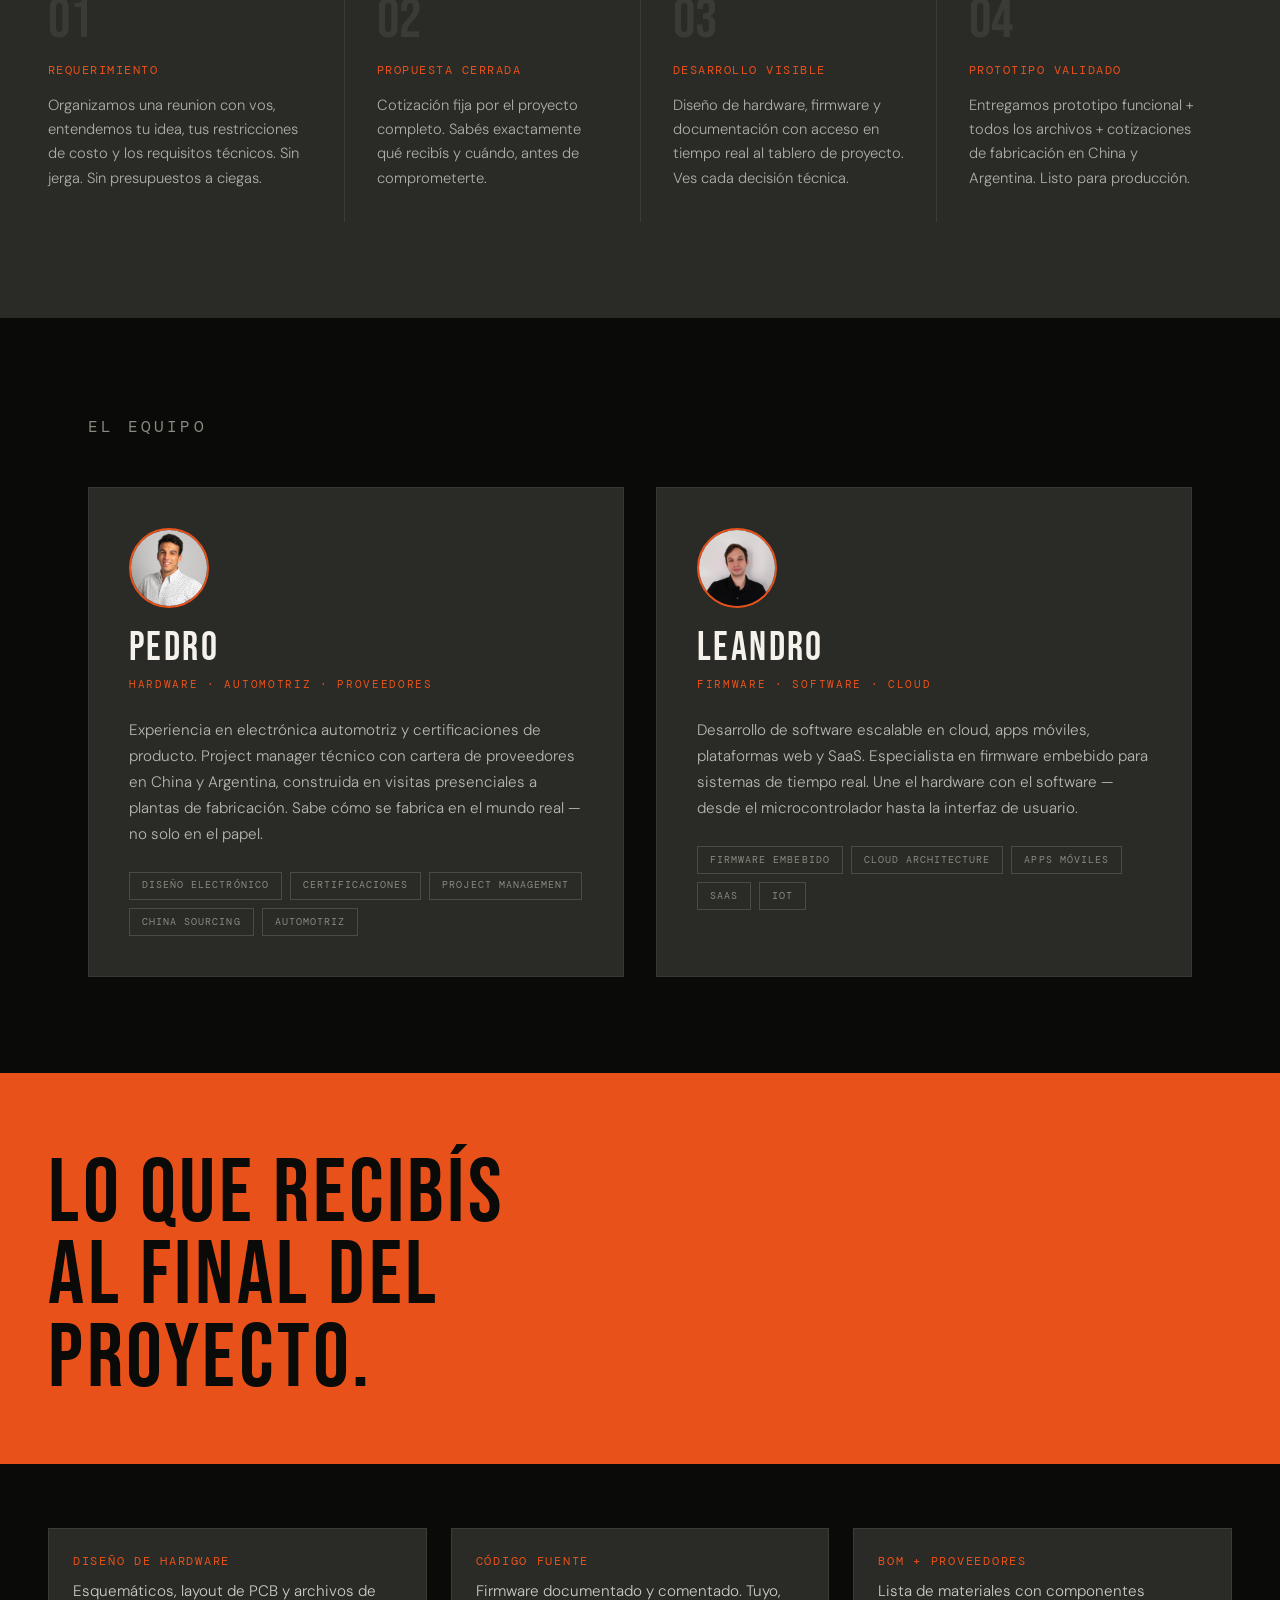
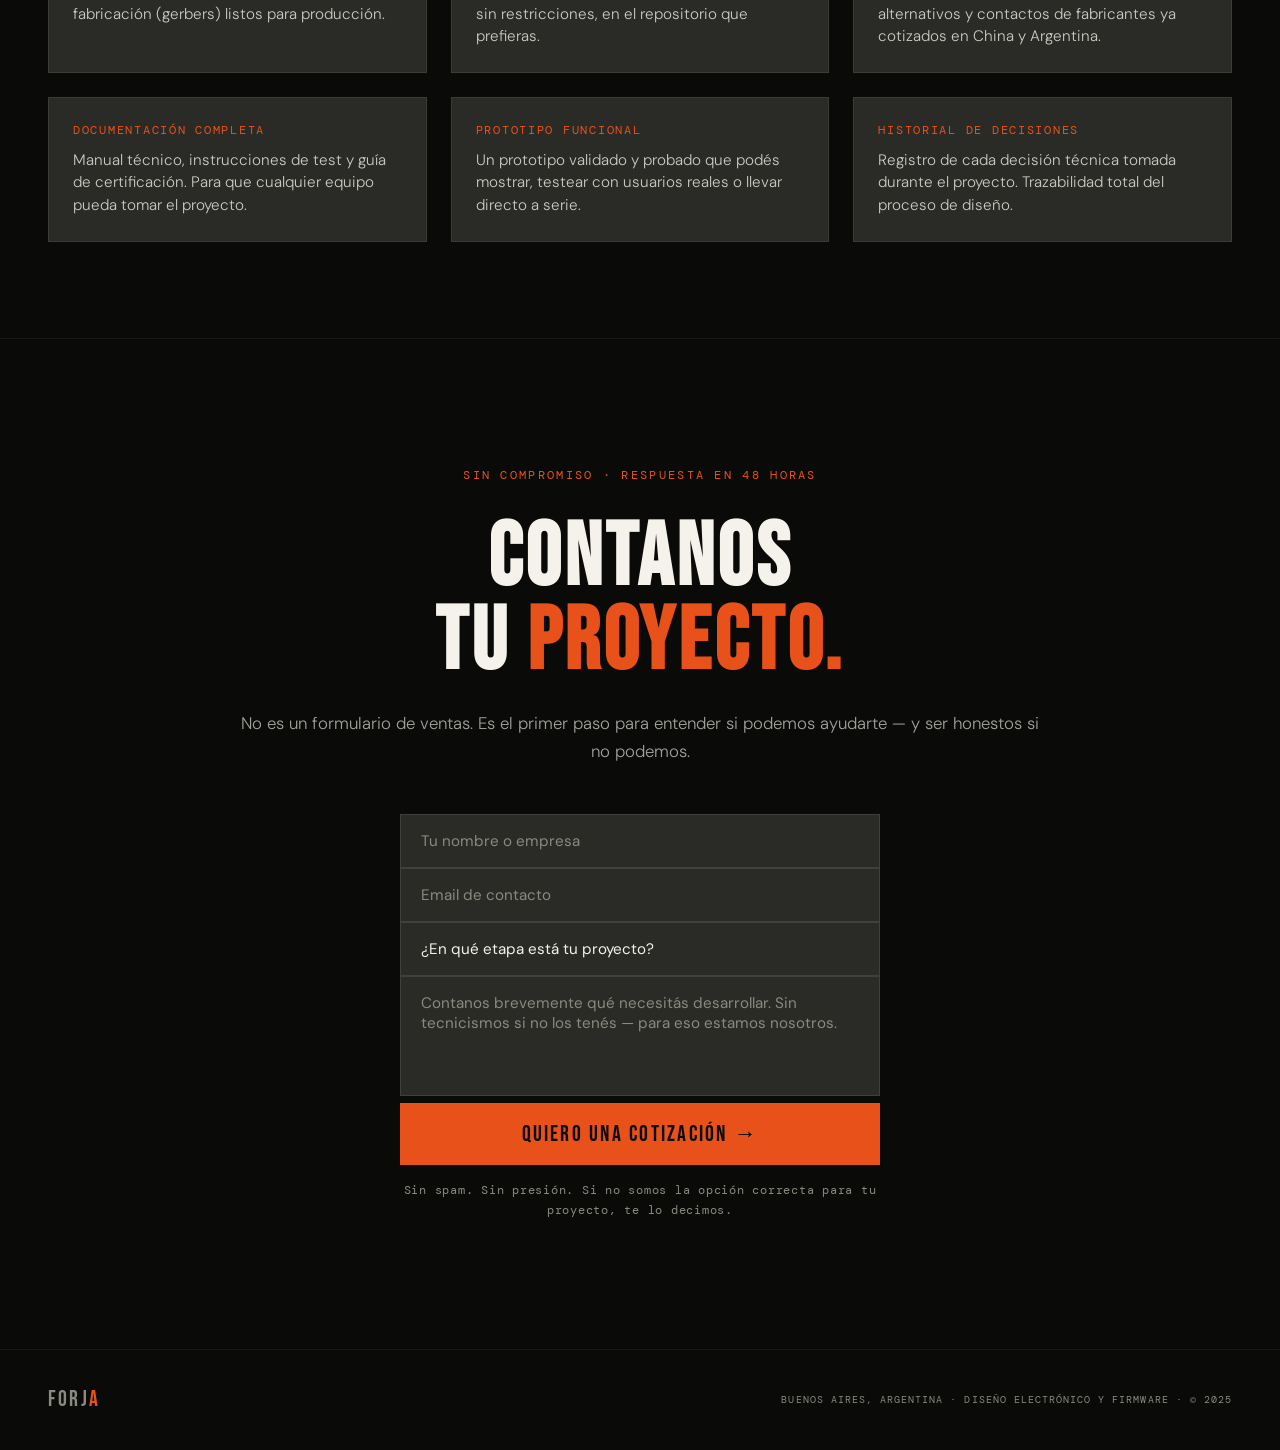
==== commit 0259694a: "new version" ====
--- a/index.html
+++ b/index.html
@@ -249,6 +249,125 @@
     font-size: 1.05rem;
     font-weight: 300;
     line-height: 1.75;
+  }
+
+  /* VALUE PROPOSITIONS */
+  .value-section {
+    max-width: 1200px;
+  }
+
+  .value-blocks {
+    display: flex;
+    flex-direction: column;
+    gap: 5rem;
+    margin-bottom: 6rem;
+  }
+
+  .value-block {
+    display: grid;
+    grid-template-columns: 1fr 1fr;
+    gap: 3rem;
+    align-items: center;
+    padding-bottom: 5rem;
+    border-bottom: 1px solid rgba(255,255,255,0.08);
+  }
+
+  .value-block:last-child {
+    border-bottom: none;
+    padding-bottom: 0;
+  }
+
+  .value-block--solo {
+    grid-template-columns: 1fr;
+    max-width: 720px;
+  }
+
+  .value-block-num {
+    font-family: var(--font-mono);
+    font-size: 0.7rem;
+    letter-spacing: 0.2em;
+    text-transform: uppercase;
+    color: var(--orange);
+    margin-bottom: 1rem;
+  }
+
+  .value-block-title {
+    font-family: var(--font-display);
+    font-size: clamp(2rem, 4vw, 3.2rem);
+    line-height: 0.95;
+    letter-spacing: 0.04em;
+    margin-bottom: 1.25rem;
+  }
+
+  .value-block-title em {
+    font-style: normal;
+    color: var(--orange);
+  }
+
+  .value-block-lead {
+    font-size: 1.05rem;
+    font-weight: 300;
+    color: rgba(245,242,236,0.75);
+    line-height: 1.75;
+    margin-bottom: 1.5rem;
+  }
+
+  .value-block-list {
+    list-style: none;
+    display: flex;
+    flex-direction: column;
+    gap: 0.85rem;
+  }
+
+  .value-block-list li {
+    font-size: 0.98rem;
+    font-weight: 300;
+    color: rgba(245,242,236,0.85);
+    line-height: 1.65;
+    padding-left: 1.25rem;
+    position: relative;
+  }
+
+  .value-block-list li::before {
+    content: '';
+    position: absolute;
+    left: 0;
+    top: 0.55em;
+    width: 6px;
+    height: 6px;
+    background: var(--orange);
+  }
+
+  .value-block-visual {
+    display: flex;
+    align-items: center;
+    justify-content: center;
+  }
+
+  .value-block-visual img {
+    width: 100%;
+    max-width: 420px;
+    height: auto;
+    display: block;
+    filter: drop-shadow(0 24px 48px rgba(0,0,0,0.45));
+  }
+
+  .value-block--mechanical {
+    padding-top: 1rem;
+    border-bottom: none;
+  }
+
+  .value-block--mechanical .value-block-title {
+    font-size: clamp(1.6rem, 3vw, 2.2rem);
+  }
+
+  .value-block-note {
+    font-family: var(--font-mono);
+    font-size: 0.68rem;
+    letter-spacing: 0.12em;
+    text-transform: uppercase;
+    color: var(--muted);
+    margin-top: 1.25rem;
   }
 
   /* OBJECTIONS */
@@ -652,6 +771,10 @@
     .how-step { padding: 1.25rem; }
     .how-step:first-child { padding-left: 1.25rem; border-left: none; }
     .landing-intro { grid-template-columns: 1fr; gap: 2rem; }
+    .value-block { grid-template-columns: 1fr; gap: 2rem; padding-bottom: 3rem; }
+    .value-block-visual { order: -1; }
+    .value-block-visual img { max-width: 280px; margin: 0 auto; }
+    .value-blocks { gap: 3rem; margin-bottom: 4rem; }
     .objection-item { grid-template-columns: 1fr; gap: 1rem; }
     .team-grid { grid-template-columns: 1fr; }
     /* GRILLA DELIVERABLES: 1 columna en mobile */
@@ -702,17 +825,70 @@
 </section>
 
 
-<!-- LANDING — INTRO -->
-<section class="landing-section">
-  <div class="landing-intro">
-    <div class="landing-intro-headline">
-      No somos una<br>consultora.<br><em>Somos tu equipo.</em>
-    </div>
-    <div class="landing-intro-body">
-      <p style="margin-bottom: 1rem;">Las empresas que necesitan desarrollar un producto electrónico enfrentan siempre el mismo dilema: armar un equipo interno, con todos los costos que eso implica, o tercerizar en freelancers desconectados que no entienden bien el negocio.</p>
-      <p style="margin-bottom: 1rem;">FORJA es una tercera opción. Somos ingenieros con experiencia real en electrónica automotriz, firmware embebido, fabricación en China y gestión de proyectos técnicos complejos.</p>
-      <p>No facturamos por hora. Y cuando terminamos, <strong style="color: var(--white);">el diseño es 100% tuyo.</strong></p>
-    </div>
+<!-- LANDING — VALUE PROPS -->
+<section class="landing-section value-section">
+  <p class="section-label">Por qué FORJA</p>
+
+  <div class="value-blocks">
+
+    <article class="value-block value-block--solo">
+      <div>
+        <p class="value-block-num">01 — Equipo, no freelancers</p>
+        <h2 class="value-block-title">No contrates freelancers.<br><em>Contratá un equipo.</em></h2>
+        <p class="value-block-lead">Un producto electrónico no se arma con piezas sueltas. Necesitás gente que hable el mismo idioma técnico y de negocio, y que se haga cargo de punta a punta.</p>
+        <ul class="value-block-list">
+          <li>Equipo de ingeniería con experiencia real en desarrollo y fabricación en China.</li>
+          <li>Escuchamos tus requerimientos y los convertimos en un producto concreto — no en un informe que queda en un cajón.</li>
+          <li>A diferencia de un freelancer, somos un equipo que lleva tu proyecto de principio a fin, con un solo interlocutor.</li>
+        </ul>
+      </div>
+    </article>
+
+    <article class="value-block">
+      <div>
+        <p class="value-block-num">02 — Producto listo, no consultoría</p>
+        <h2 class="value-block-title">No somos una consultora.<br><em>Te entregamos tu producto.</em></h2>
+        <p class="value-block-lead">Cuando cerramos, no te vamos con recomendaciones: te vamos con un paquete listo para fabricar en China.</p>
+        <ul class="value-block-list">
+          <li>MVP funcional para probar con usuarios o inversores.</li>
+          <li>Documentación técnica y de producción.</li>
+          <li>Planos, gerbers, BOM y código fuente — todo tuyo, sin restricciones.</li>
+        </ul>
+      </div>
+      <div class="value-block-visual" aria-hidden="true">
+        <img src="assets/pcb.png" alt="Vista explotada de un PCB con capas y trazas" width="420" height="420" loading="lazy" />
+      </div>
+    </article>
+
+    <article class="value-block value-block--solo">
+      <div>
+        <p class="value-block-num">03 — Argentina + China</p>
+        <h2 class="value-block-title">Diseño en Argentina.<br><em>Fabricación en China.</em></h2>
+        <p class="value-block-lead">Diseñamos acá, cerca tuyo, con reuniones en tu idioma y en tu huso horario. Fabricamos allá, donde la escala y el costo tienen sentido — con proveedores que ya conocemos de primera mano.</p>
+        <ul class="value-block-list">
+          <li>Ingeniería y seguimiento del proyecto desde Buenos Aires.</li>
+          <li>Cartera de fabricantes en China validada en visitas a planta.</li>
+        </ul>
+      </div>
+    </article>
+
+    <article class="value-block value-block--mechanical">
+      <div>
+        <p class="value-block-num">Diseño mecánico</p>
+        <h2 class="value-block-title">Gabinetes y piezas plásticas</h2>
+        <p class="value-block-lead">Tu producto no termina en la placa. Tenemos ingenieros mecánicos en el equipo para diseñar carcasas, soportes y piezas plásticas listas para producir.</p>
+        <ul class="value-block-list">
+          <li>Prototipos en impresión 3D para validar ergonomía y ensamble.</li>
+          <li>Piezas en molde de silicona para series cortas antes de la inyección.</li>
+          <li>Diseño orientado a inyección plástica cuando llegue el volumen.</li>
+        </ul>
+        <p class="value-block-note">Hardware + mecánica + firmware en un solo equipo.</p>
+      </div>
+      <div class="value-block-visual" aria-hidden="true">
+        <img src="assets/housing.png" alt="Vista explotada de un gabinete plástico con tornillería" width="420" height="420" loading="lazy" />
+      </div>
+    </article>
+
   </div>
 
   <!-- OBJECTIONS -->
@@ -750,7 +926,7 @@
   <div class="objection-item">
     <div class="objection-q">"¿Qué pasa si necesito también carcasa, diseño mecánico, o una app?"</div>
     <div class="objection-a">
-      Contamos con ingenieros mecánicos para diseño de piezas listas para inyección en moldes con simulaciones estáticas y dinámicas. Y Leandro tiene vasta experiencia en desarrollo de software, apps móviles y plataformas SaaS. <strong>Un proveedor. Todo el producto.</strong>
+      Gabinetes, piezas plásticas (3D, molde de silicona o inyección) y firmware en el mismo proyecto. Leandro cubre apps móviles, plataformas web y cloud cuando hace falta. <strong>Un proveedor. Todo el producto.</strong>
     </div>
   </div>
 </section>
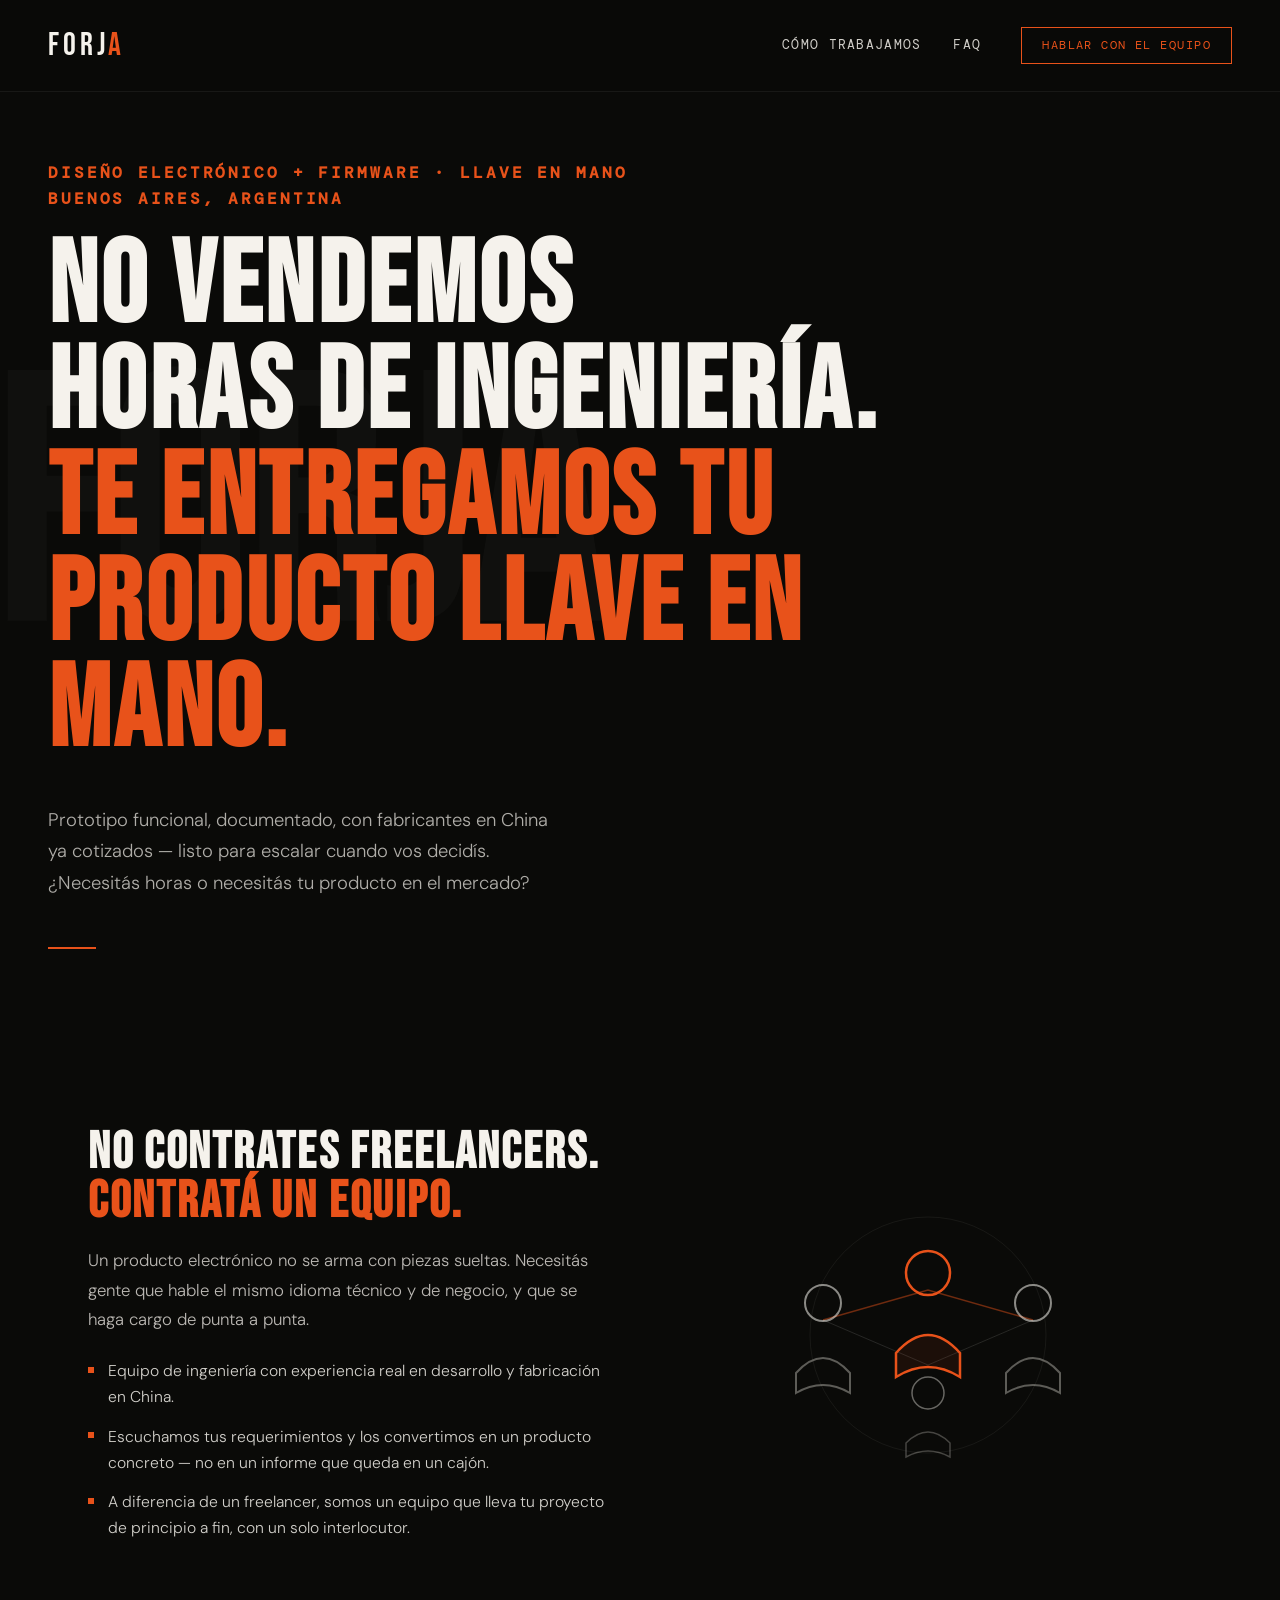
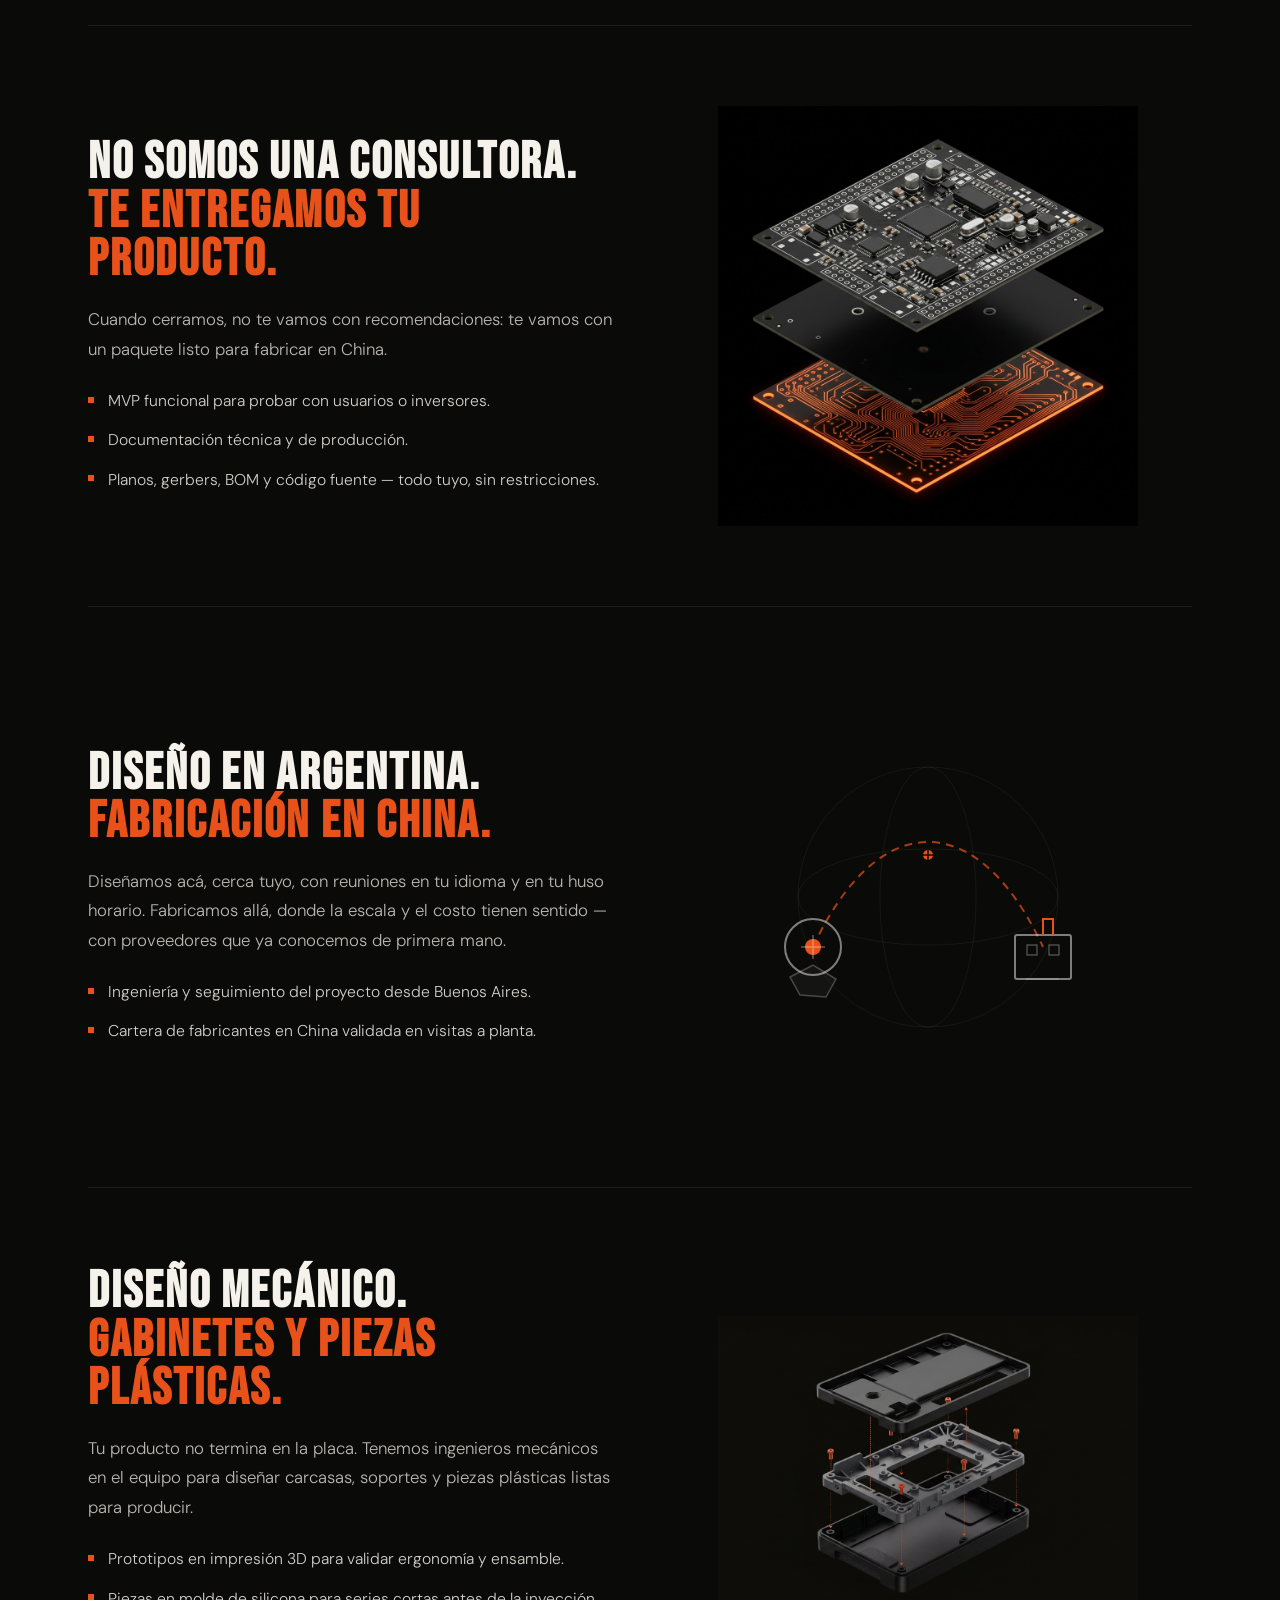
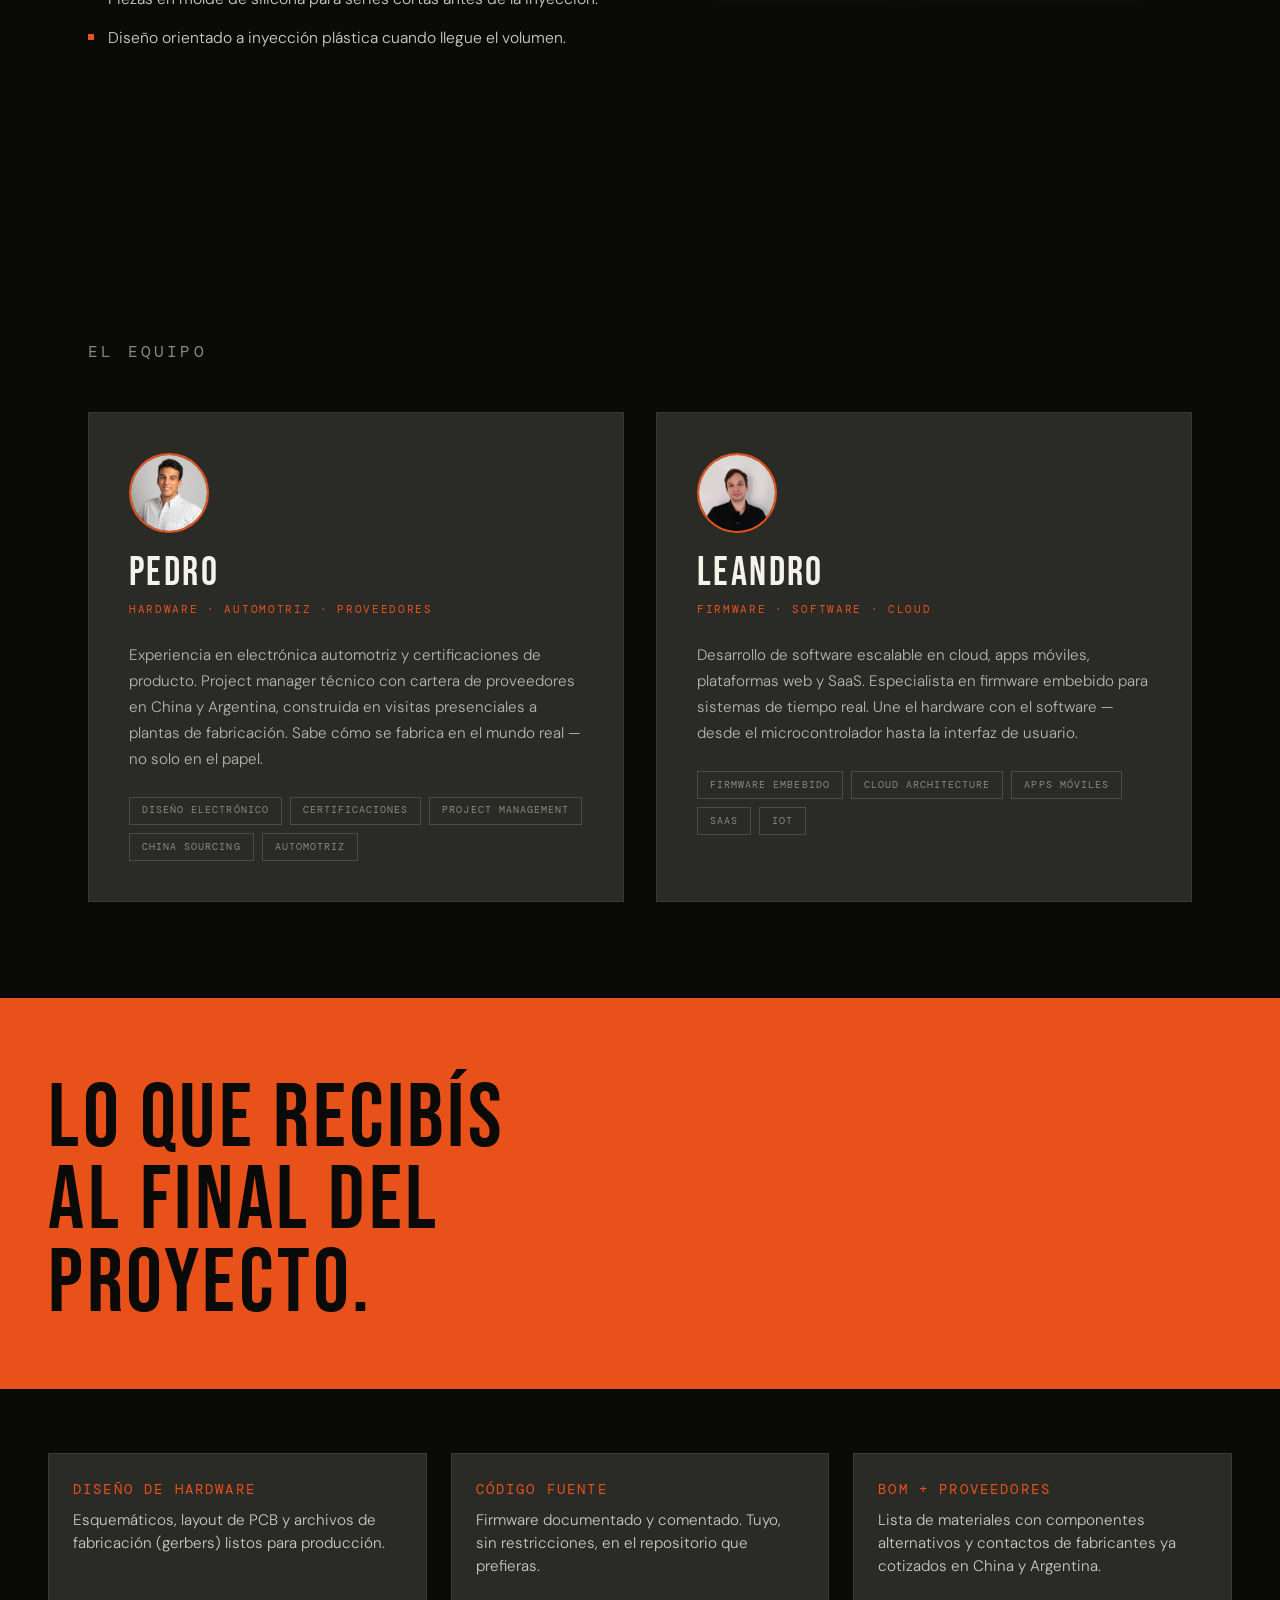
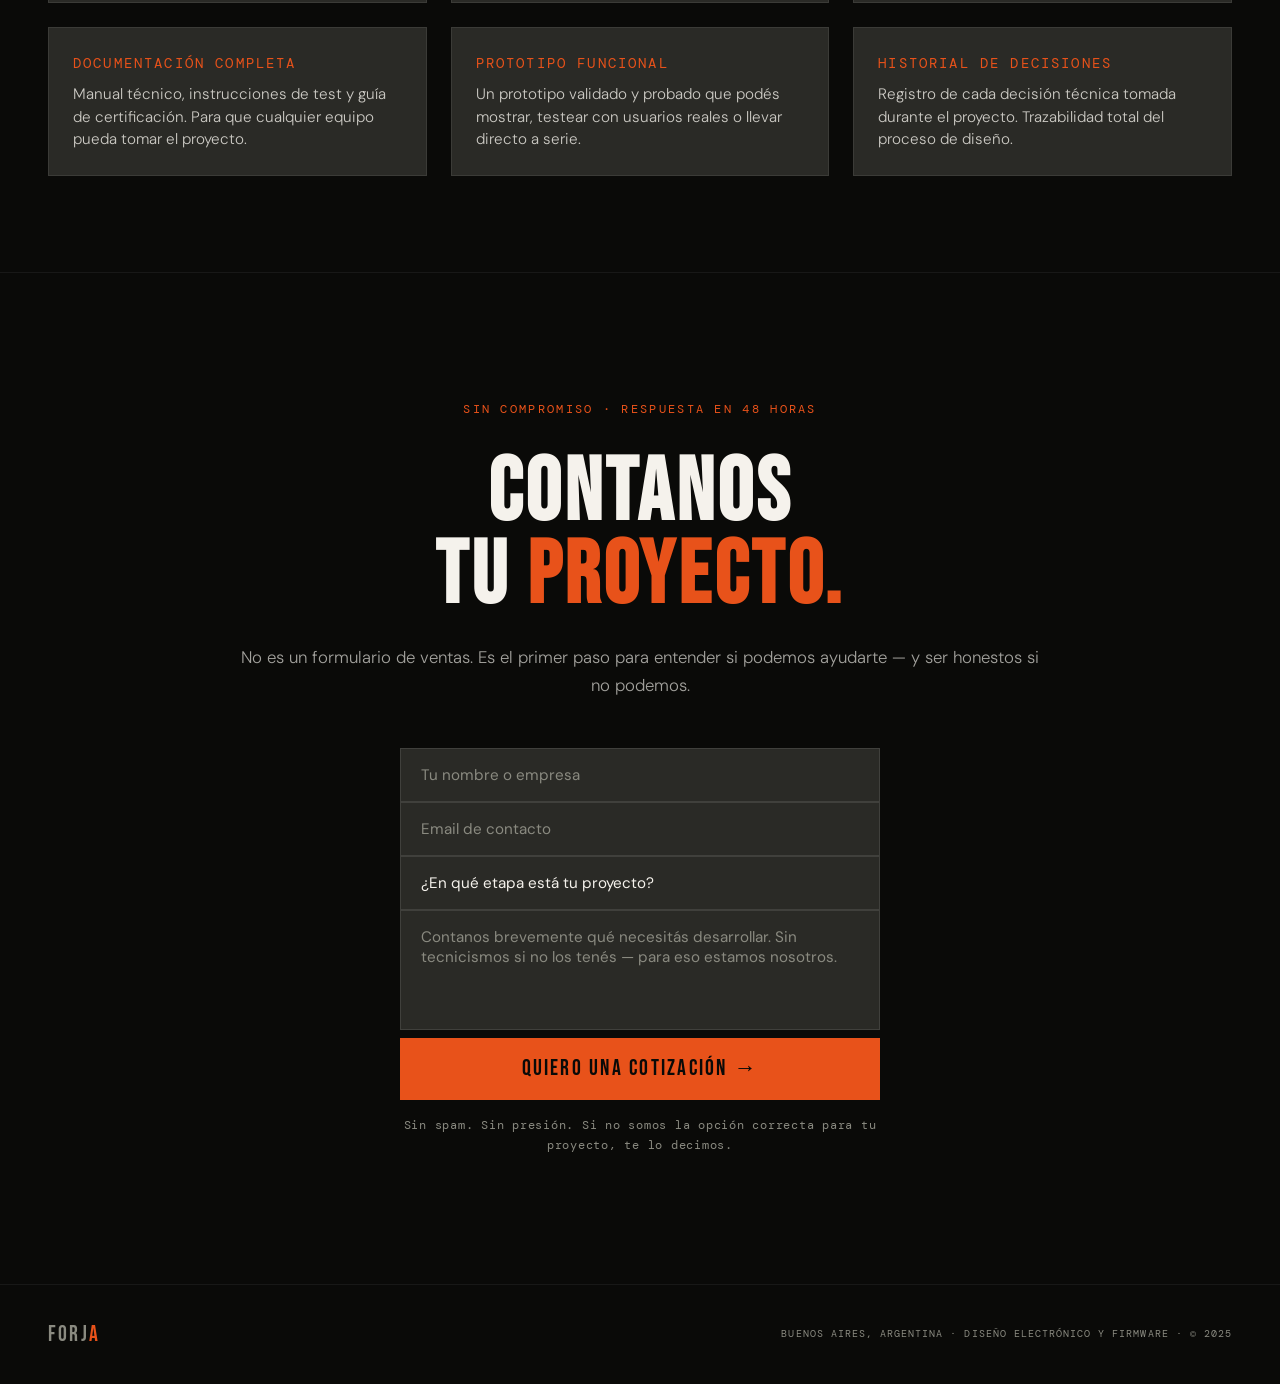
==== commit 5701b415: "Added 2 new html" ====
--- a/index.html
+++ b/index.html
@@ -50,22 +50,50 @@
     top: 0; left: 0; right: 0;
     z-index: 100;
     display: flex;
-    justify-content: space-between;
     align-items: center;
+    gap: 1.5rem;
     padding: 1.25rem 3rem;
     background: rgba(10,10,8,0.85);
     backdrop-filter: blur(12px);
     border-bottom: 1px solid rgba(255,255,255,0.06);
   }
 
+  .nav-right {
+    display: flex;
+    align-items: center;
+    gap: 2.5rem;
+    margin-left: auto;
+  }
+
   .nav-logo {
     font-family: var(--font-display);
     font-size: 2rem;
     letter-spacing: 0.12em;
     color: var(--white);
+    text-decoration: none;
+    flex-shrink: 0;
   }
 
   .nav-logo span { color: var(--orange); }
+
+  .nav-links {
+    display: flex;
+    align-items: center;
+    gap: 2rem;
+  }
+
+  .nav-link {
+    font-family: var(--font-mono);
+    font-size: 0.8rem;
+    letter-spacing: 0.1em;
+    text-transform: uppercase;
+    color: rgba(245,242,236,0.85);
+    text-decoration: none;
+    transition: color 0.2s;
+    white-space: nowrap;
+  }
+
+  .nav-link:hover { color: var(--orange); }
 
   .nav-cta {
     font-family: var(--font-mono);
@@ -77,6 +105,7 @@
     padding: 0.5rem 1.25rem;
     text-decoration: none;
     transition: background 0.2s, color 0.2s;
+    flex-shrink: 0;
   }
 
   .nav-cta:hover { background: var(--orange); color: var(--black); }
@@ -284,7 +313,7 @@
 
   .value-block-num {
     font-family: var(--font-mono);
-    font-size: 0.7rem;
+    font-size: 1.2rem;
     letter-spacing: 0.2em;
     text-transform: uppercase;
     color: var(--orange);
@@ -349,7 +378,6 @@
     max-width: 420px;
     height: auto;
     display: block;
-    filter: drop-shadow(0 24px 48px rgba(0,0,0,0.45));
   }
 
   .value-block--mechanical {
@@ -590,7 +618,7 @@
 
   .deliver-item-title {
     font-family: var(--font-mono);
-    font-size: 0.72rem;
+    font-size: 0.9rem;
     letter-spacing: 0.15em;
     text-transform: uppercase;
     color: var(--orange);
@@ -757,7 +785,11 @@
   }
 
   @media (max-width: 768px) {
-    nav { padding: 1rem 1.5rem; }
+    nav { padding: 1rem 1.25rem; gap: 0.75rem; }
+    .nav-right { gap: 1.25rem; }
+    .nav-links { gap: 1.25rem; }
+    .nav-link { font-size: 0.68rem; }
+    .nav-cta { font-size: 0.65rem; padding: 0.45rem 0.85rem; }
     /* Hero mobile: padding-top cubre el nav fijo (~64px) */
     .hero {
       padding: 0 1.25rem 3.5rem;
@@ -772,7 +804,7 @@
     .how-step:first-child { padding-left: 1.25rem; border-left: none; }
     .landing-intro { grid-template-columns: 1fr; gap: 2rem; }
     .value-block { grid-template-columns: 1fr; gap: 2rem; padding-bottom: 3rem; }
-    .value-block-visual { order: -1; }
+    .value-block-visual { order: 1; }
     .value-block-visual img { max-width: 280px; margin: 0 auto; }
     .value-blocks { gap: 3rem; margin-bottom: 4rem; }
     .objection-item { grid-template-columns: 1fr; gap: 1rem; }
@@ -804,8 +836,14 @@
 
 <!-- NAV -->
 <nav>
-  <div class="nav-logo">FORJ<span>A</span></div>
-  <a href="#contacto" class="nav-cta">Hablar con el equipo</a>
+  <a href="index.html" class="nav-logo">FORJ<span>A</span></a>
+  <div class="nav-right">
+    <div class="nav-links">
+      <a href="como-trabajamos.html" class="nav-link">Cómo trabajamos</a>
+      <a href="faq.html" class="nav-link">FAQ</a>
+    </div>
+    <a href="#contacto" class="nav-cta">Hablar con el equipo</a>
+  </div>
 </nav>
 
 <!-- HERO -->
@@ -827,13 +865,10 @@
 
 <!-- LANDING — VALUE PROPS -->
 <section class="landing-section value-section">
-  <p class="section-label">Por qué FORJA</p>
-
   <div class="value-blocks">
 
-    <article class="value-block value-block--solo">
+    <article class="value-block">
       <div>
-        <p class="value-block-num">01 — Equipo, no freelancers</p>
         <h2 class="value-block-title">No contrates freelancers.<br><em>Contratá un equipo.</em></h2>
         <p class="value-block-lead">Un producto electrónico no se arma con piezas sueltas. Necesitás gente que hable el mismo idioma técnico y de negocio, y que se haga cargo de punta a punta.</p>
         <ul class="value-block-list">
@@ -842,11 +877,13 @@
           <li>A diferencia de un freelancer, somos un equipo que lleva tu proyecto de principio a fin, con un solo interlocutor.</li>
         </ul>
       </div>
+      <div class="value-block-visual" aria-hidden="true">
+        <img src="assets/team.svg" alt="" width="420" height="420" loading="lazy" />
+      </div>
     </article>
 
     <article class="value-block">
       <div>
-        <p class="value-block-num">02 — Producto listo, no consultoría</p>
         <h2 class="value-block-title">No somos una consultora.<br><em>Te entregamos tu producto.</em></h2>
         <p class="value-block-lead">Cuando cerramos, no te vamos con recomendaciones: te vamos con un paquete listo para fabricar en China.</p>
         <ul class="value-block-list">
@@ -860,9 +897,8 @@
       </div>
     </article>
 
-    <article class="value-block value-block--solo">
+    <article class="value-block">
       <div>
-        <p class="value-block-num">03 — Argentina + China</p>
         <h2 class="value-block-title">Diseño en Argentina.<br><em>Fabricación en China.</em></h2>
         <p class="value-block-lead">Diseñamos acá, cerca tuyo, con reuniones en tu idioma y en tu huso horario. Fabricamos allá, donde la escala y el costo tienen sentido — con proveedores que ya conocemos de primera mano.</p>
         <ul class="value-block-list">
@@ -870,93 +906,26 @@
           <li>Cartera de fabricantes en China validada en visitas a planta.</li>
         </ul>
       </div>
+      <div class="value-block-visual" aria-hidden="true">
+        <img src="assets/argentina-china.svg" alt="" width="420" height="420" loading="lazy" />
+      </div>
     </article>
 
-    <article class="value-block value-block--mechanical">
+    <article class="value-block">
       <div>
-        <p class="value-block-num">Diseño mecánico</p>
-        <h2 class="value-block-title">Gabinetes y piezas plásticas</h2>
+        <h2 class="value-block-title">Diseño mecánico.<br><em>Gabinetes y piezas plásticas.</em></h2>
         <p class="value-block-lead">Tu producto no termina en la placa. Tenemos ingenieros mecánicos en el equipo para diseñar carcasas, soportes y piezas plásticas listas para producir.</p>
         <ul class="value-block-list">
           <li>Prototipos en impresión 3D para validar ergonomía y ensamble.</li>
           <li>Piezas en molde de silicona para series cortas antes de la inyección.</li>
           <li>Diseño orientado a inyección plástica cuando llegue el volumen.</li>
         </ul>
-        <p class="value-block-note">Hardware + mecánica + firmware en un solo equipo.</p>
       </div>
       <div class="value-block-visual" aria-hidden="true">
         <img src="assets/housing.png" alt="Vista explotada de un gabinete plástico con tornillería" width="420" height="420" loading="lazy" />
       </div>
     </article>
 
-  </div>
-
-  <!-- OBJECTIONS -->
-  <p class="landing-intro-headline" style="margin-bottom: 0.5rem;">Lo que probablemente estás pensando</p>
-  <p class="objections-subtitle">Lo respondemos sin vueltas.</p>
-
-  <div class="objection-item">
-    <div class="objection-q">"¿Puedo fabricar sin depender de ustedes?"</div>
-    <div class="objection-a">
-      <strong>El diseño es tuyo desde el día uno.</strong> Archivos de esquemático, layout de PCB, código fuente, BOM con proveedores alternativos y documentación de producción. Cuando terminamos el proyecto, podés llevárselo a cualquier fabricante del mundo sin necesitarnos. Nosotros, al terminar, te damos recomendaciones y cotizaciones con distintos fabricantes.
-    </div>
-  </div>
-
-  <div class="objection-item">
-    <div class="objection-q">"No sé si puedo confiar en un estudio externo para algo tan crítico."</div>
-    <div class="objection-a">
-      <strong>Entendemos esa desconfianza, y es válida.</strong> Por eso desde el primer día tenés acceso a un tablero de proyecto en tiempo real: qué estamos haciendo, qué decisiones tomamos y por qué, qué sigue. Sin reportes semanales genéricos. Información real, cuando la querés.
-    </div>
-  </div>
-
-  <div class="objection-item">
-    <div class="objection-q">"¿Cuánto tiempo va a tomar esto realmente?"</div>
-    <div class="objection-a">
-      Depende del proyecto, y te vamos a ser honestos en la cotización. <strong>No prometemos plazos imposibles para ganar el trabajo y después pedir extensiones.</strong> Lo que sí prometemos es un cronograma real, con hitos definidos y visibilidad total del avance.
-    </div>
-  </div>
-
-  <div class="objection-item">
-    <div class="objection-q">"¿Tienen experiencia en la industria?"</div>
-    <div class="objection-a">
-      Tenemos base en electrónica automotriz — una de las industrias con certificaciones más exigentes del mundo — y en desarrollo de sistemas embebidos, IoT, cloud y firmware a escala. <strong>Si tu proyecto tiene requisitos específicos de certificación, eso es exactamente lo que nos gusta.</strong>
-    </div>
-  </div>
-
-  <div class="objection-item">
-    <div class="objection-q">"¿Qué pasa si necesito también carcasa, diseño mecánico, o una app?"</div>
-    <div class="objection-a">
-      Gabinetes, piezas plásticas (3D, molde de silicona o inyección) y firmware en el mismo proyecto. Leandro cubre apps móviles, plataformas web y cloud cuando hace falta. <strong>Un proveedor. Todo el producto.</strong>
-    </div>
-  </div>
-</section>
-
-<!-- HOW IT WORKS -->
-<section class="how-section">
-  <div class="how-inner">
-    <p class="landing-intro-headline">Cómo trabajamos</p>
-    <div class="how-steps">
-      <div class="how-step">
-        <div class="step-num">01</div>
-        <div class="step-title">Requerimiento</div>
-        <div class="step-desc">Organizamos una reunion con vos, entendemos tu idea, tus restricciones de costo y los requisitos técnicos. Sin jerga. Sin presupuestos a ciegas.</div>
-      </div>
-      <div class="how-step">
-        <div class="step-num">02</div>
-        <div class="step-title">Propuesta cerrada</div>
-        <div class="step-desc">Cotización fija por el proyecto completo. Sabés exactamente qué recibís y cuándo, antes de comprometerte.</div>
-      </div>
-      <div class="how-step">
-        <div class="step-num">03</div>
-        <div class="step-title">Desarrollo visible</div>
-        <div class="step-desc">Diseño de hardware, firmware y documentación con acceso en tiempo real al tablero de proyecto. Ves cada decisión técnica.</div>
-      </div>
-      <div class="how-step">
-        <div class="step-num">04</div>
-        <div class="step-title">Prototipo validado</div>
-        <div class="step-desc">Entregamos prototipo funcional + todos los archivos + cotizaciones de fabricación en China y Argentina. Listo para producción.</div>
-      </div>
-    </div>
   </div>
 </section>
 
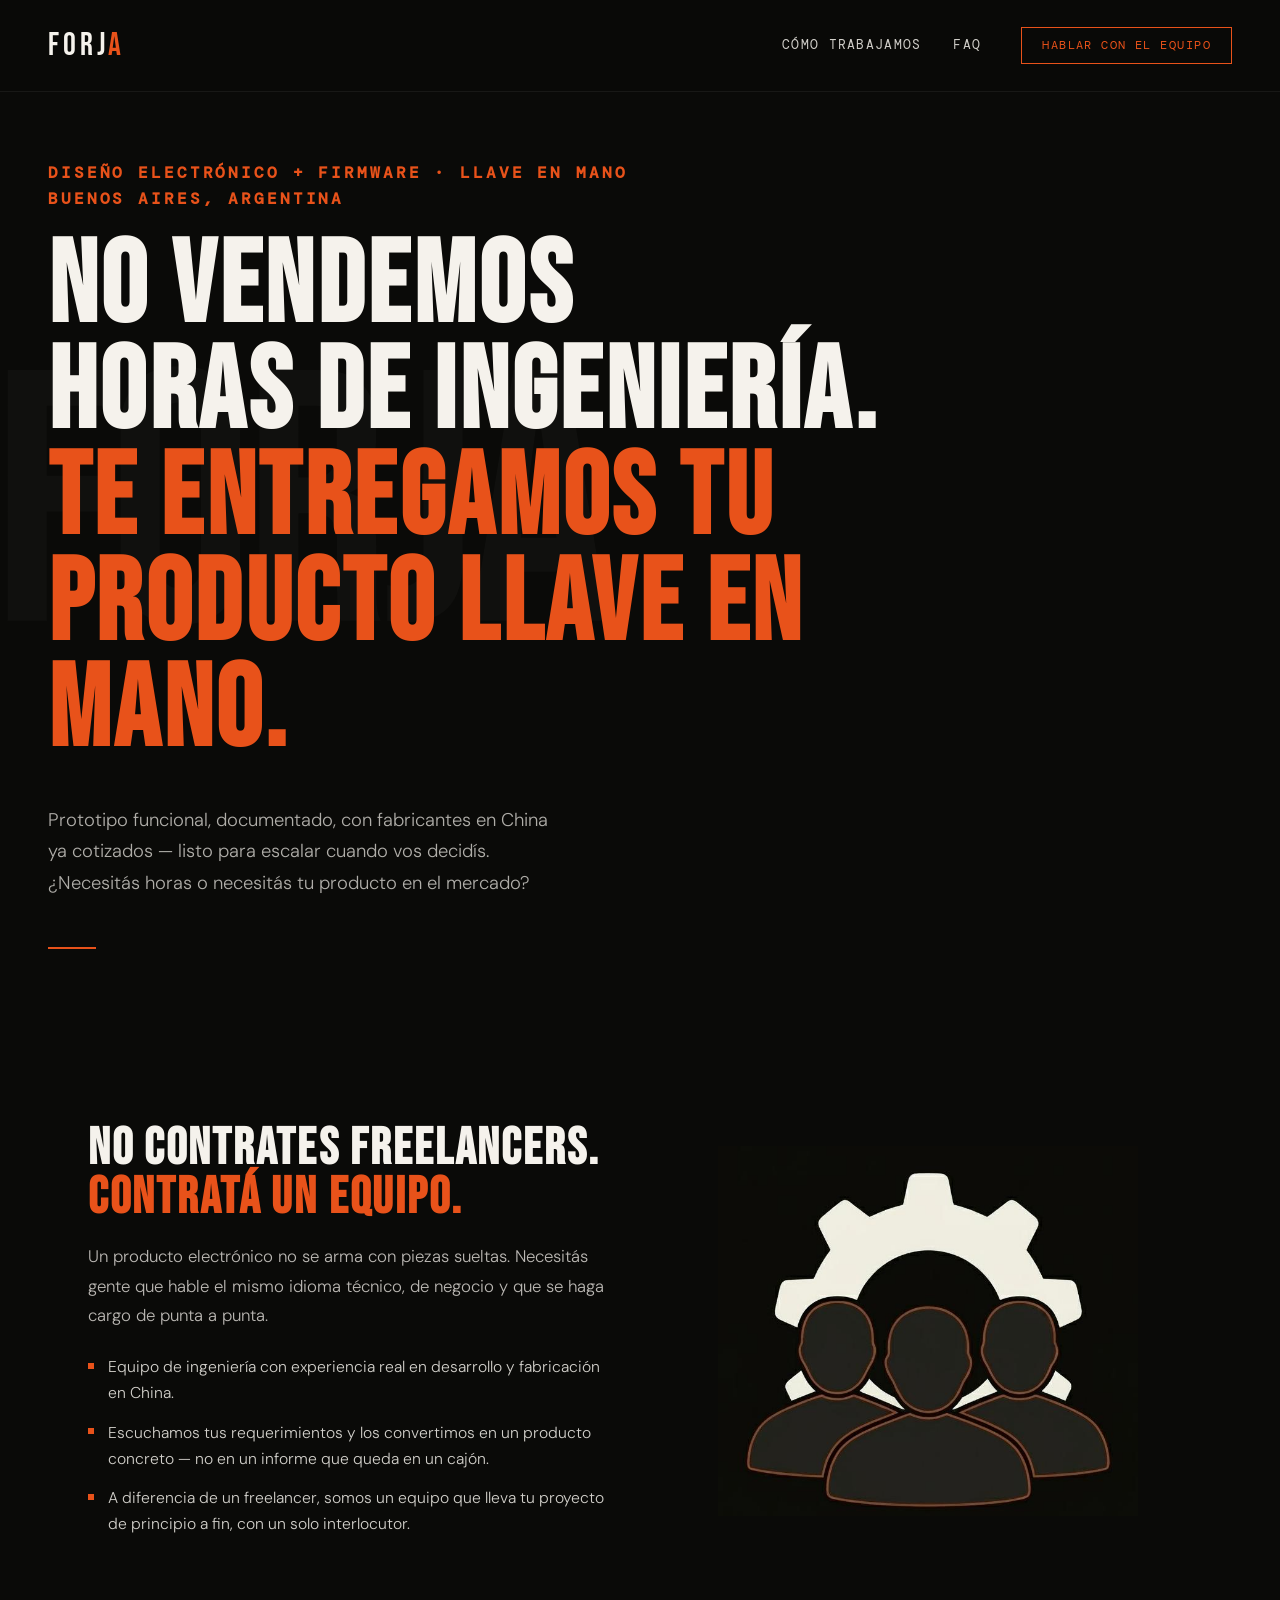
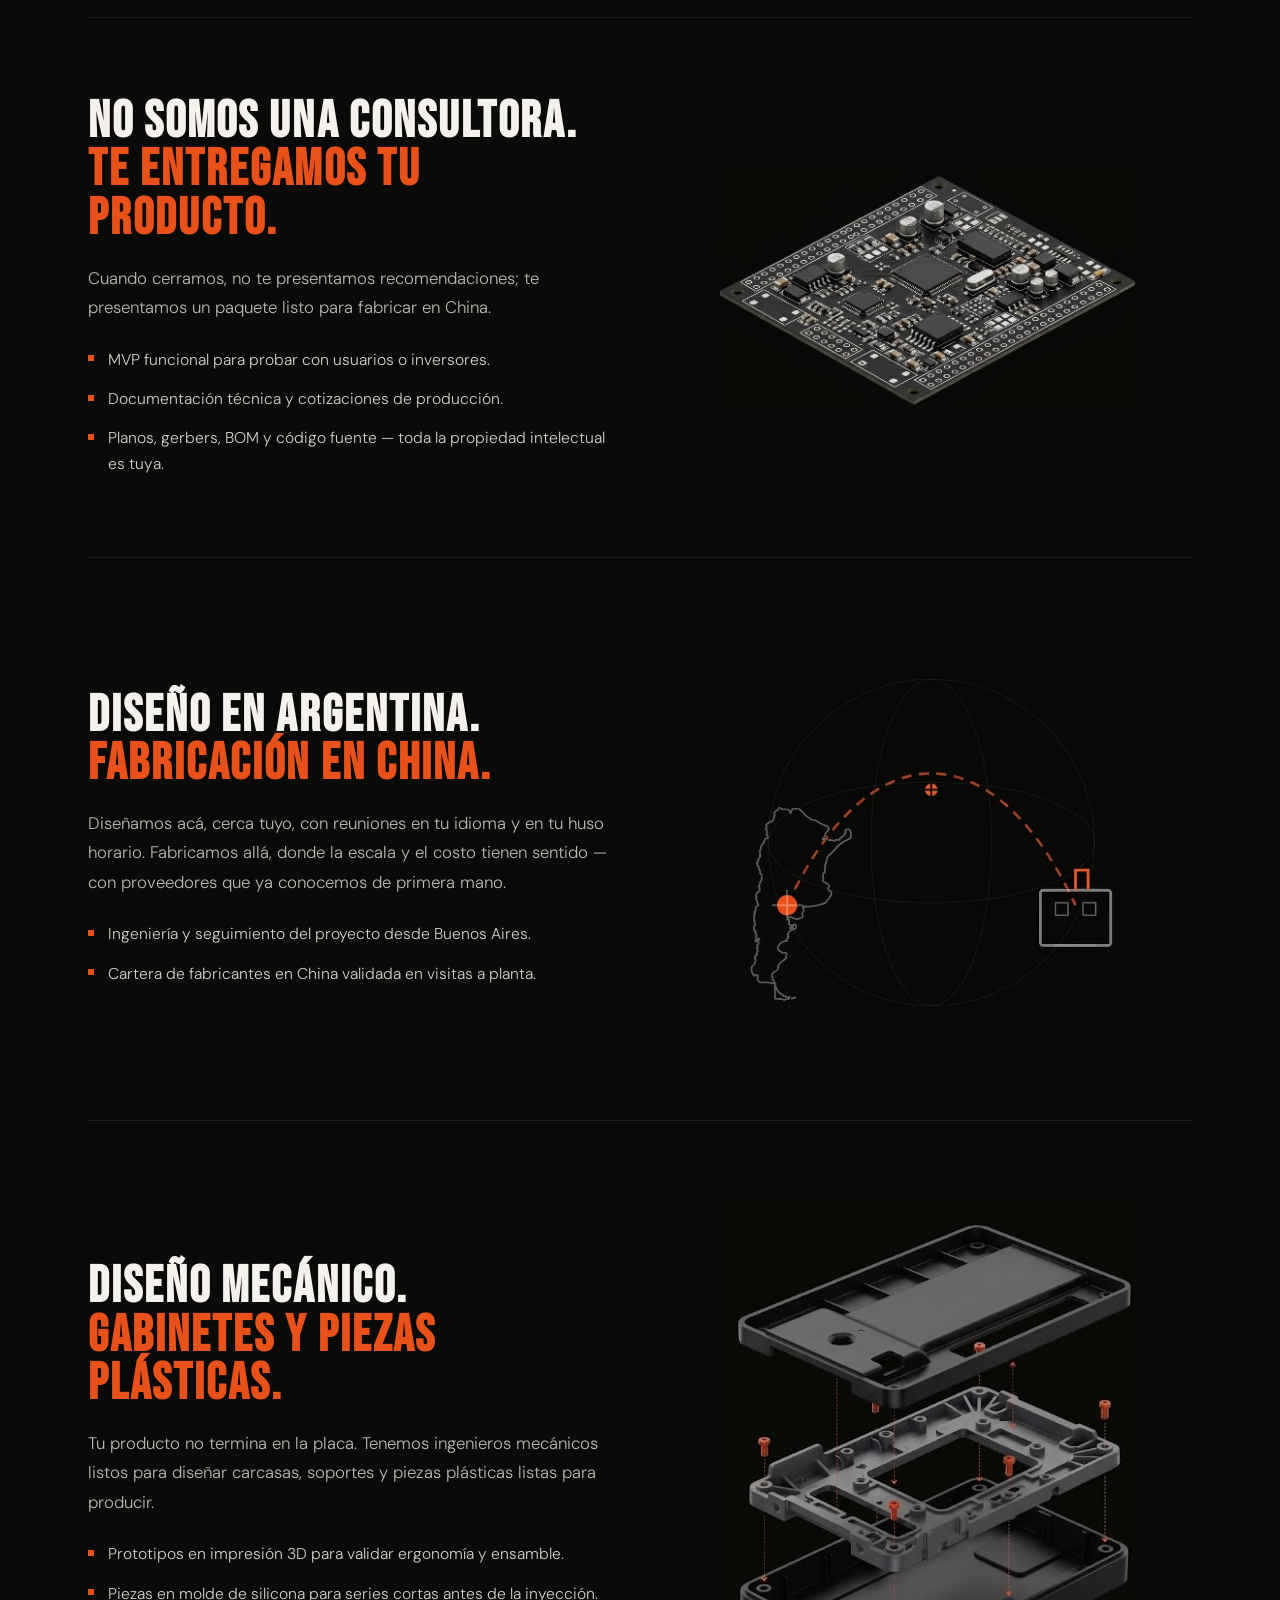
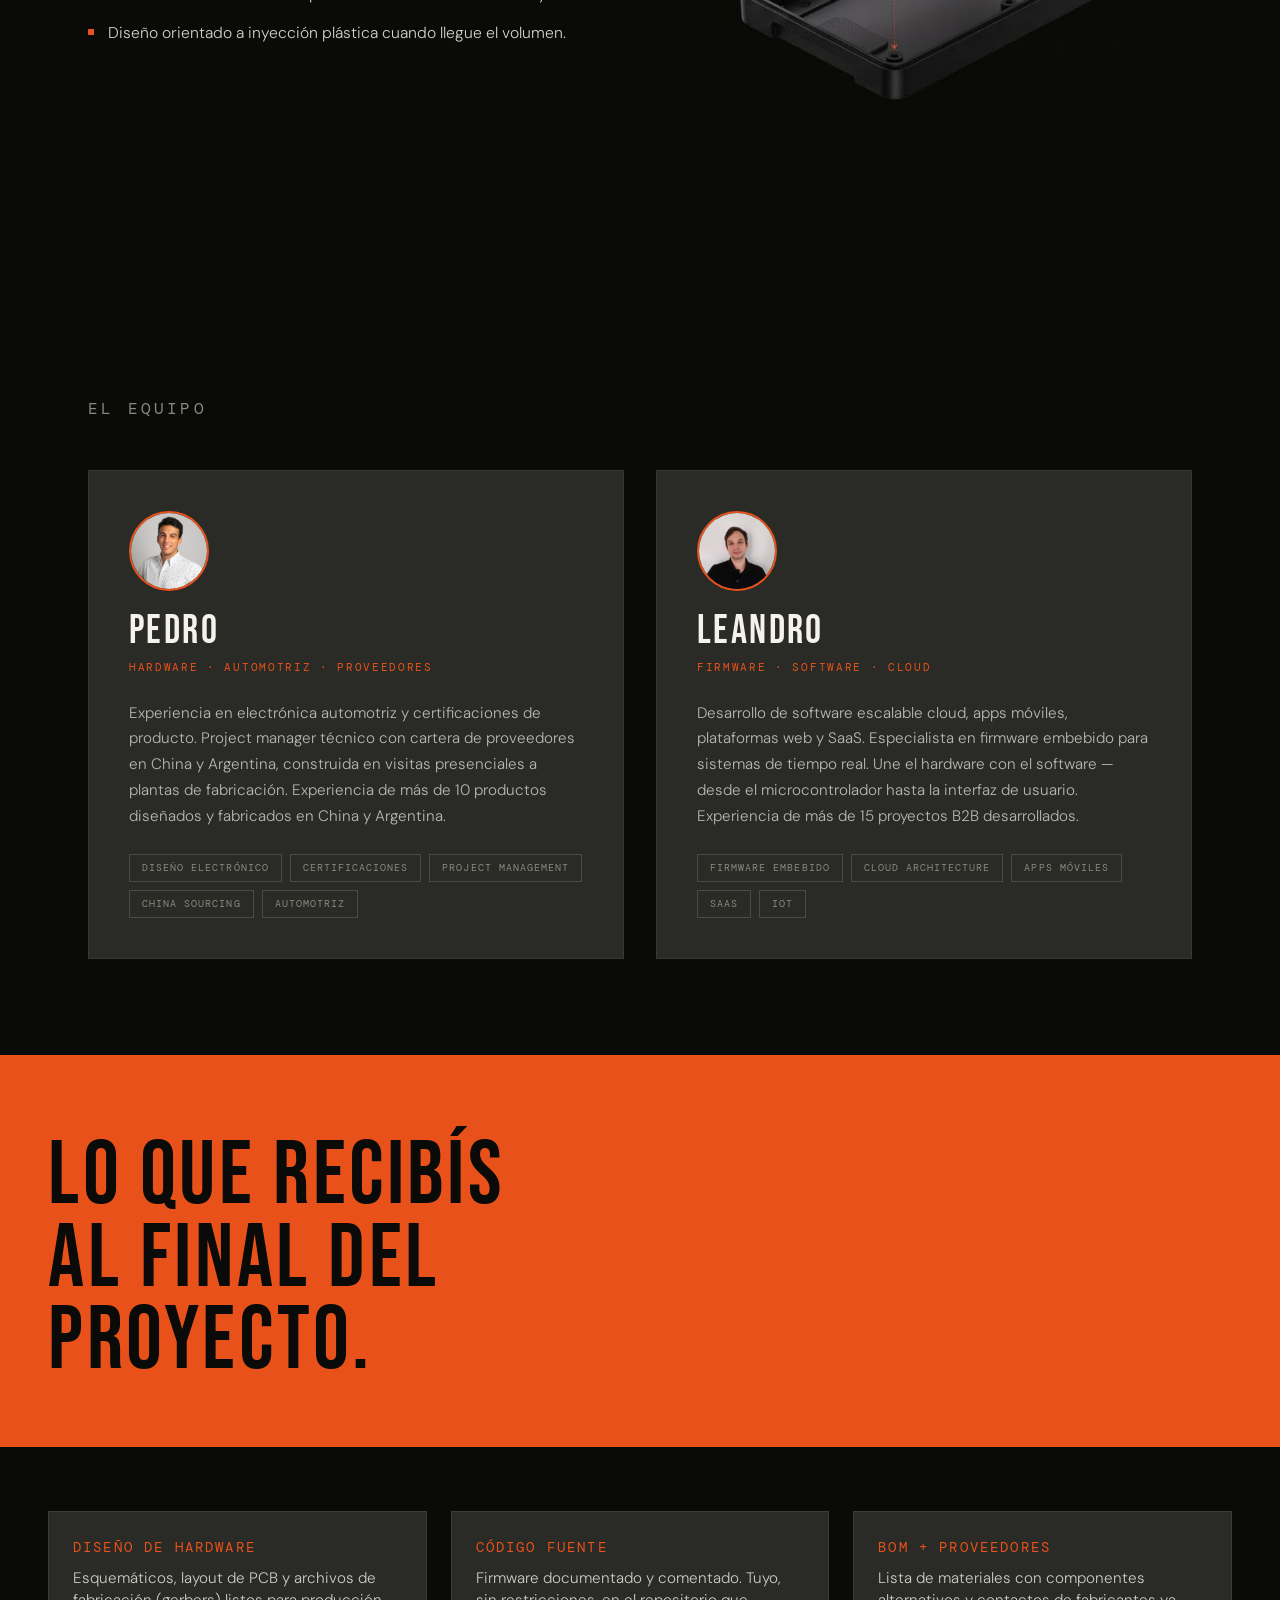
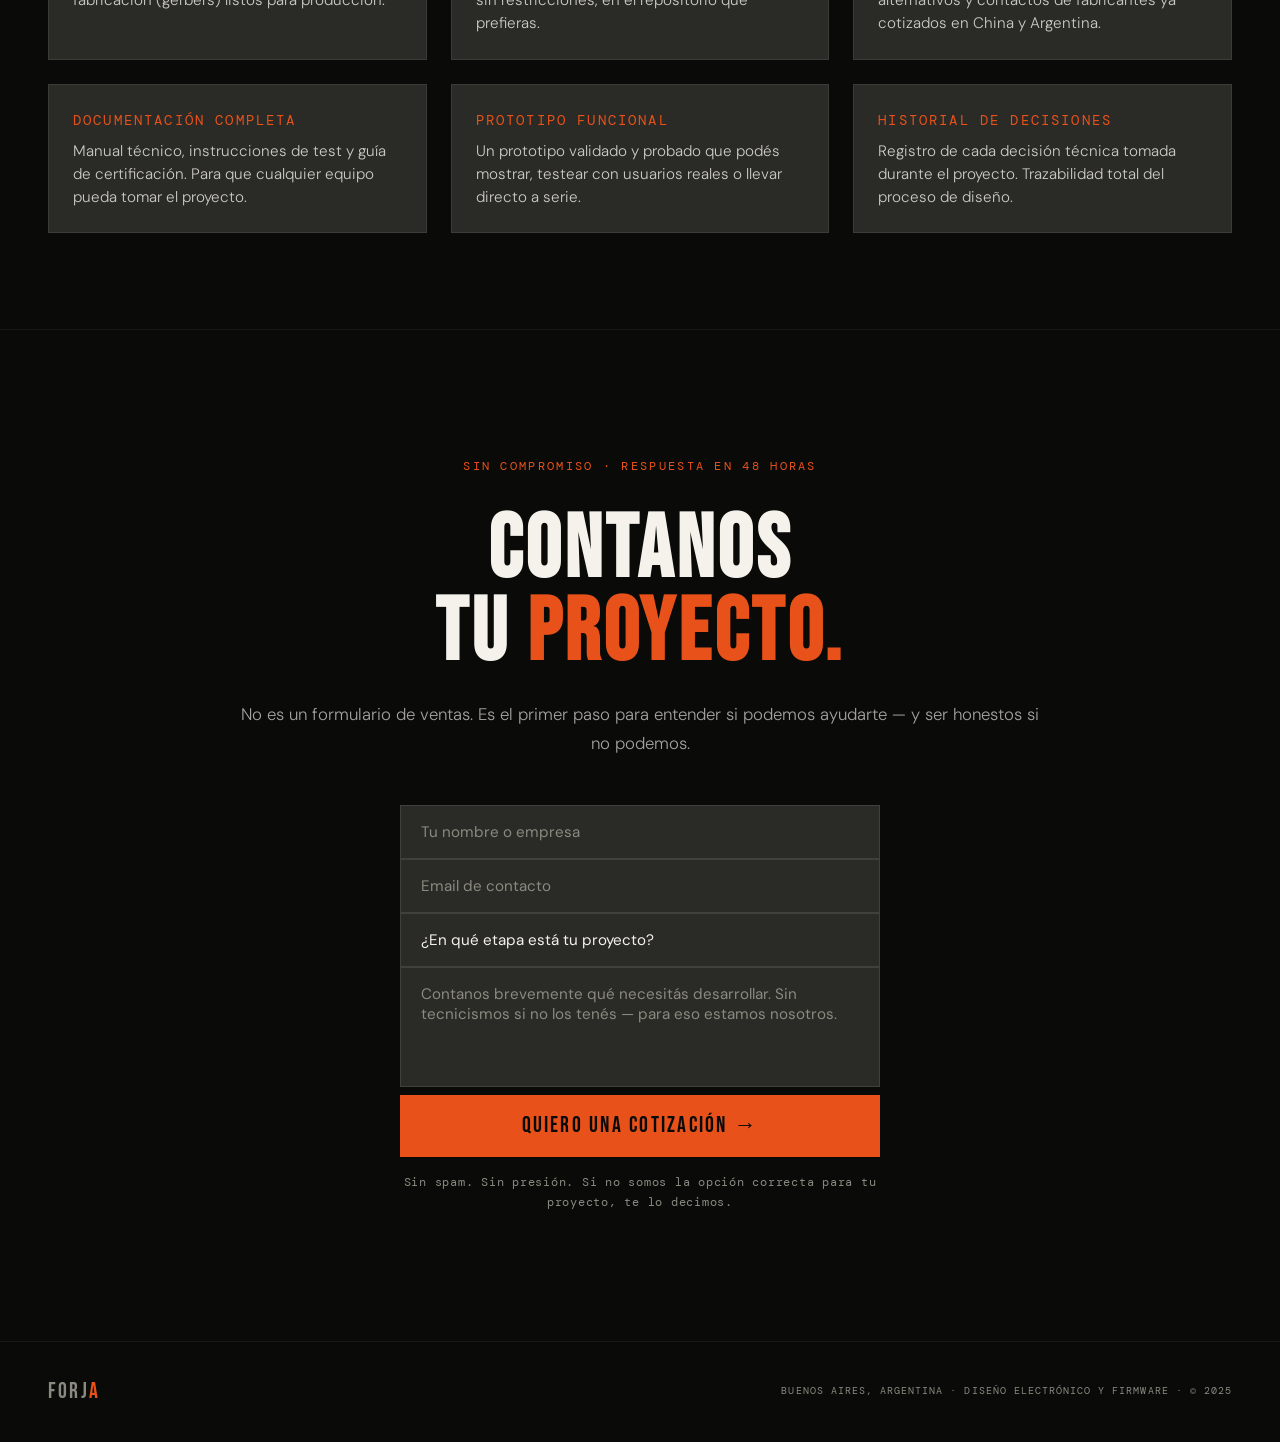
==== commit 7437b5d7: "Nuevas imagenes, arreglados FAQ y Como trabajamos" ====
--- a/index.html
+++ b/index.html
@@ -870,7 +870,7 @@
     <article class="value-block">
       <div>
         <h2 class="value-block-title">No contrates freelancers.<br><em>Contratá un equipo.</em></h2>
-        <p class="value-block-lead">Un producto electrónico no se arma con piezas sueltas. Necesitás gente que hable el mismo idioma técnico y de negocio, y que se haga cargo de punta a punta.</p>
+        <p class="value-block-lead">Un producto electrónico no se arma con piezas sueltas. Necesitás gente que hable el mismo idioma técnico, de negocio y que se haga cargo de punta a punta.</p>
         <ul class="value-block-list">
           <li>Equipo de ingeniería con experiencia real en desarrollo y fabricación en China.</li>
           <li>Escuchamos tus requerimientos y los convertimos en un producto concreto — no en un informe que queda en un cajón.</li>
@@ -878,18 +878,18 @@
         </ul>
       </div>
       <div class="value-block-visual" aria-hidden="true">
-        <img src="assets/team.svg" alt="" width="420" height="420" loading="lazy" />
+        <img src="assets/team.jpg" alt="" width="420" height="420" loading="lazy" />
       </div>
     </article>
 
     <article class="value-block">
       <div>
         <h2 class="value-block-title">No somos una consultora.<br><em>Te entregamos tu producto.</em></h2>
-        <p class="value-block-lead">Cuando cerramos, no te vamos con recomendaciones: te vamos con un paquete listo para fabricar en China.</p>
+        <p class="value-block-lead">Cuando cerramos, no te presentamos recomendaciones; te presentamos un paquete listo para fabricar en China.</p>
         <ul class="value-block-list">
           <li>MVP funcional para probar con usuarios o inversores.</li>
-          <li>Documentación técnica y de producción.</li>
-          <li>Planos, gerbers, BOM y código fuente — todo tuyo, sin restricciones.</li>
+          <li>Documentación técnica y cotizaciones de producción.</li>
+          <li>Planos, gerbers, BOM y código fuente — toda la propiedad intelectual es tuya.</li>
         </ul>
       </div>
       <div class="value-block-visual" aria-hidden="true">
@@ -907,14 +907,14 @@
         </ul>
       </div>
       <div class="value-block-visual" aria-hidden="true">
-        <img src="assets/argentina-china.svg" alt="" width="420" height="420" loading="lazy" />
+        <img src="assets/argentina-china.jpg" alt="" width="420" height="420" loading="lazy" />
       </div>
     </article>
 
     <article class="value-block">
       <div>
         <h2 class="value-block-title">Diseño mecánico.<br><em>Gabinetes y piezas plásticas.</em></h2>
-        <p class="value-block-lead">Tu producto no termina en la placa. Tenemos ingenieros mecánicos en el equipo para diseñar carcasas, soportes y piezas plásticas listas para producir.</p>
+        <p class="value-block-lead">Tu producto no termina en la placa. Tenemos ingenieros mecánicos listos para diseñar carcasas, soportes y piezas plásticas listas para producir.</p>
         <ul class="value-block-list">
           <li>Prototipos en impresión 3D para validar ergonomía y ensamble.</li>
           <li>Piezas en molde de silicona para series cortas antes de la inyección.</li>
@@ -939,7 +939,7 @@
       </div>
       <div class="team-name">PEDRO</div>
       <div class="team-role">Hardware · Automotriz · Proveedores</div>
-      <div class="team-bio">Experiencia en electrónica automotriz y certificaciones de producto. Project manager técnico con cartera de proveedores en China y Argentina, construida en visitas presenciales a plantas de fabricación. Sabe cómo se fabrica en el mundo real — no solo en el papel.</div>
+      <div class="team-bio">Experiencia en electrónica automotriz y certificaciones de producto. Project manager técnico con cartera de proveedores en China y Argentina, construida en visitas presenciales a plantas de fabricación. Experiencia de más de 10 productos diseñados y fabricados en China y Argentina.</div>
       <div class="team-tags">
         <span class="tag">Diseño electrónico</span>
         <span class="tag">Certificaciones</span>
@@ -954,7 +954,7 @@
       </div>
       <div class="team-name">LEANDRO</div>
       <div class="team-role">Firmware · Software · Cloud</div>
-      <div class="team-bio">Desarrollo de software escalable en cloud, apps móviles, plataformas web y SaaS. Especialista en firmware embebido para sistemas de tiempo real. Une el hardware con el software — desde el microcontrolador hasta la interfaz de usuario.</div>
+      <div class="team-bio">Desarrollo de software escalable cloud, apps móviles, plataformas web y SaaS. Especialista en firmware embebido para sistemas de tiempo real. Une el hardware con el software — desde el microcontrolador hasta la interfaz de usuario. Experiencia de más de 15 proyectos B2B desarrollados.</div>
       <div class="team-tags">
         <span class="tag">Firmware embebido</span>
         <span class="tag">Cloud architecture</span>
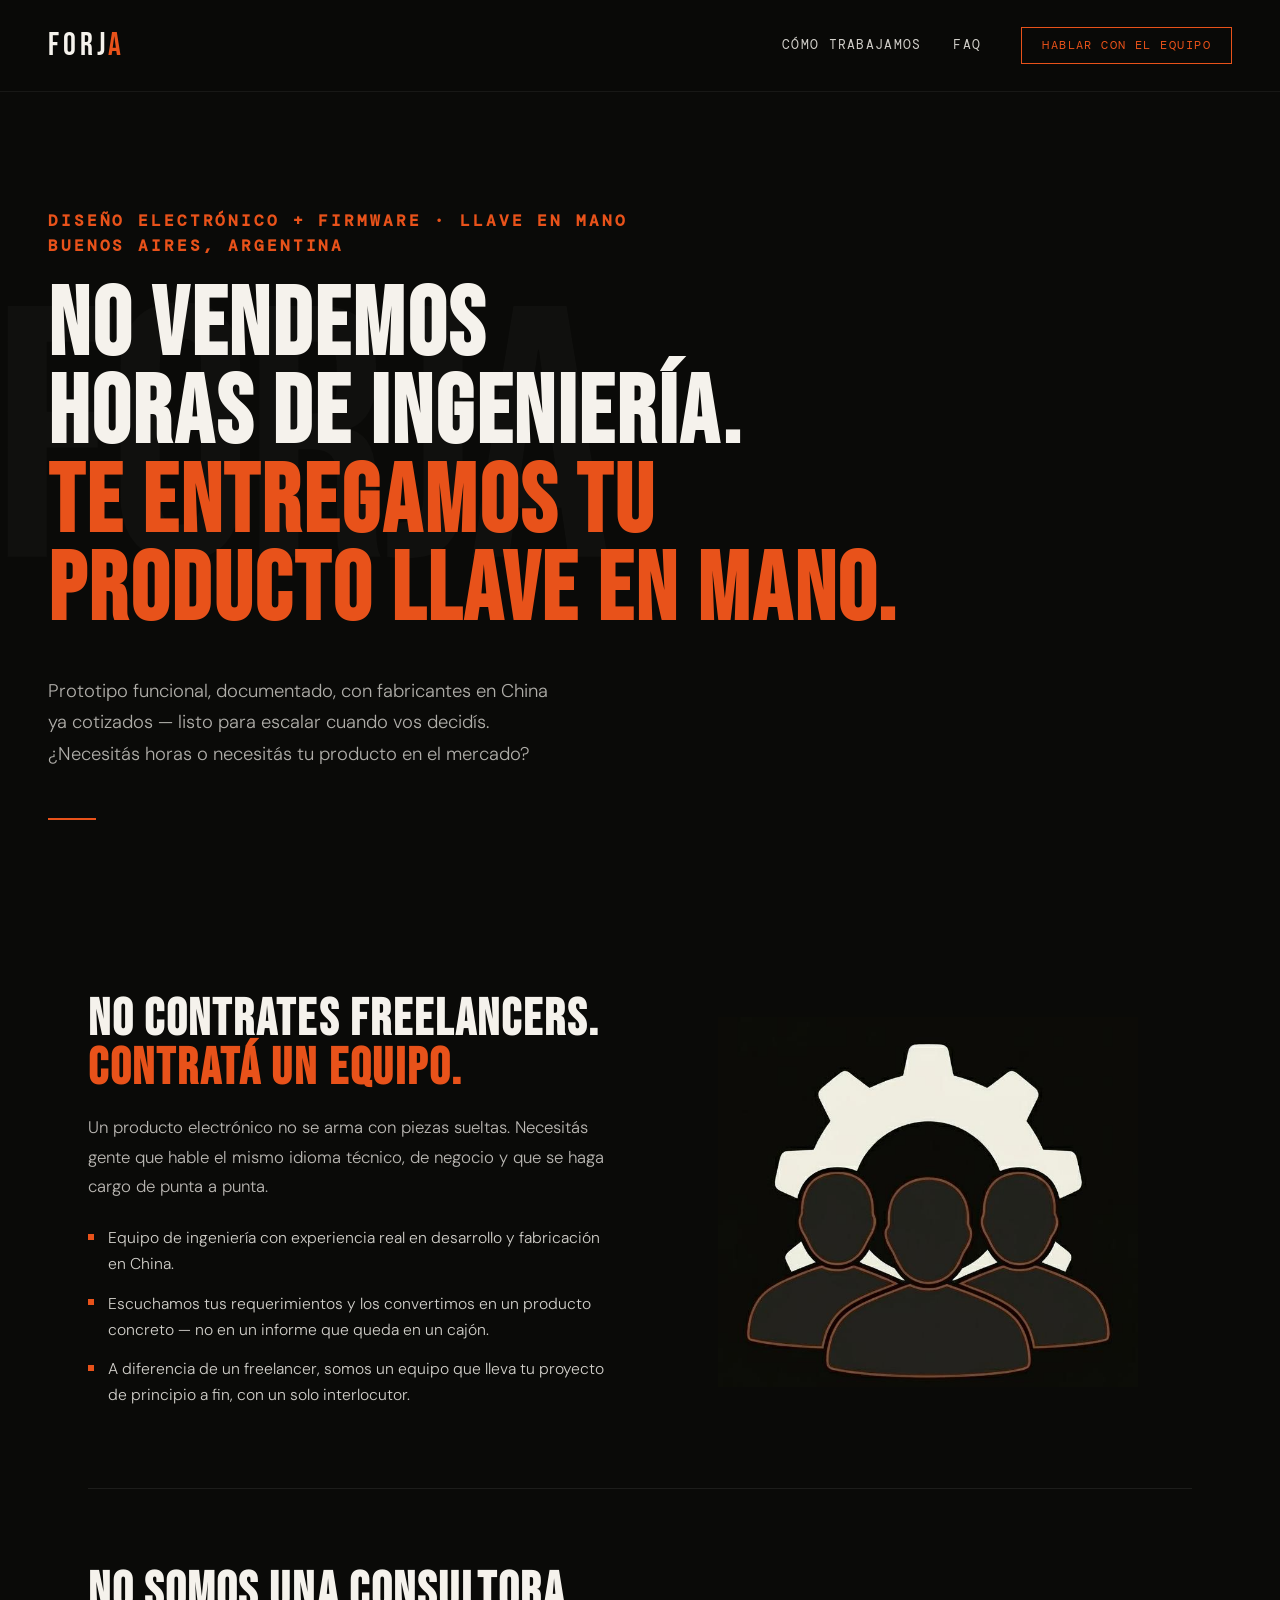
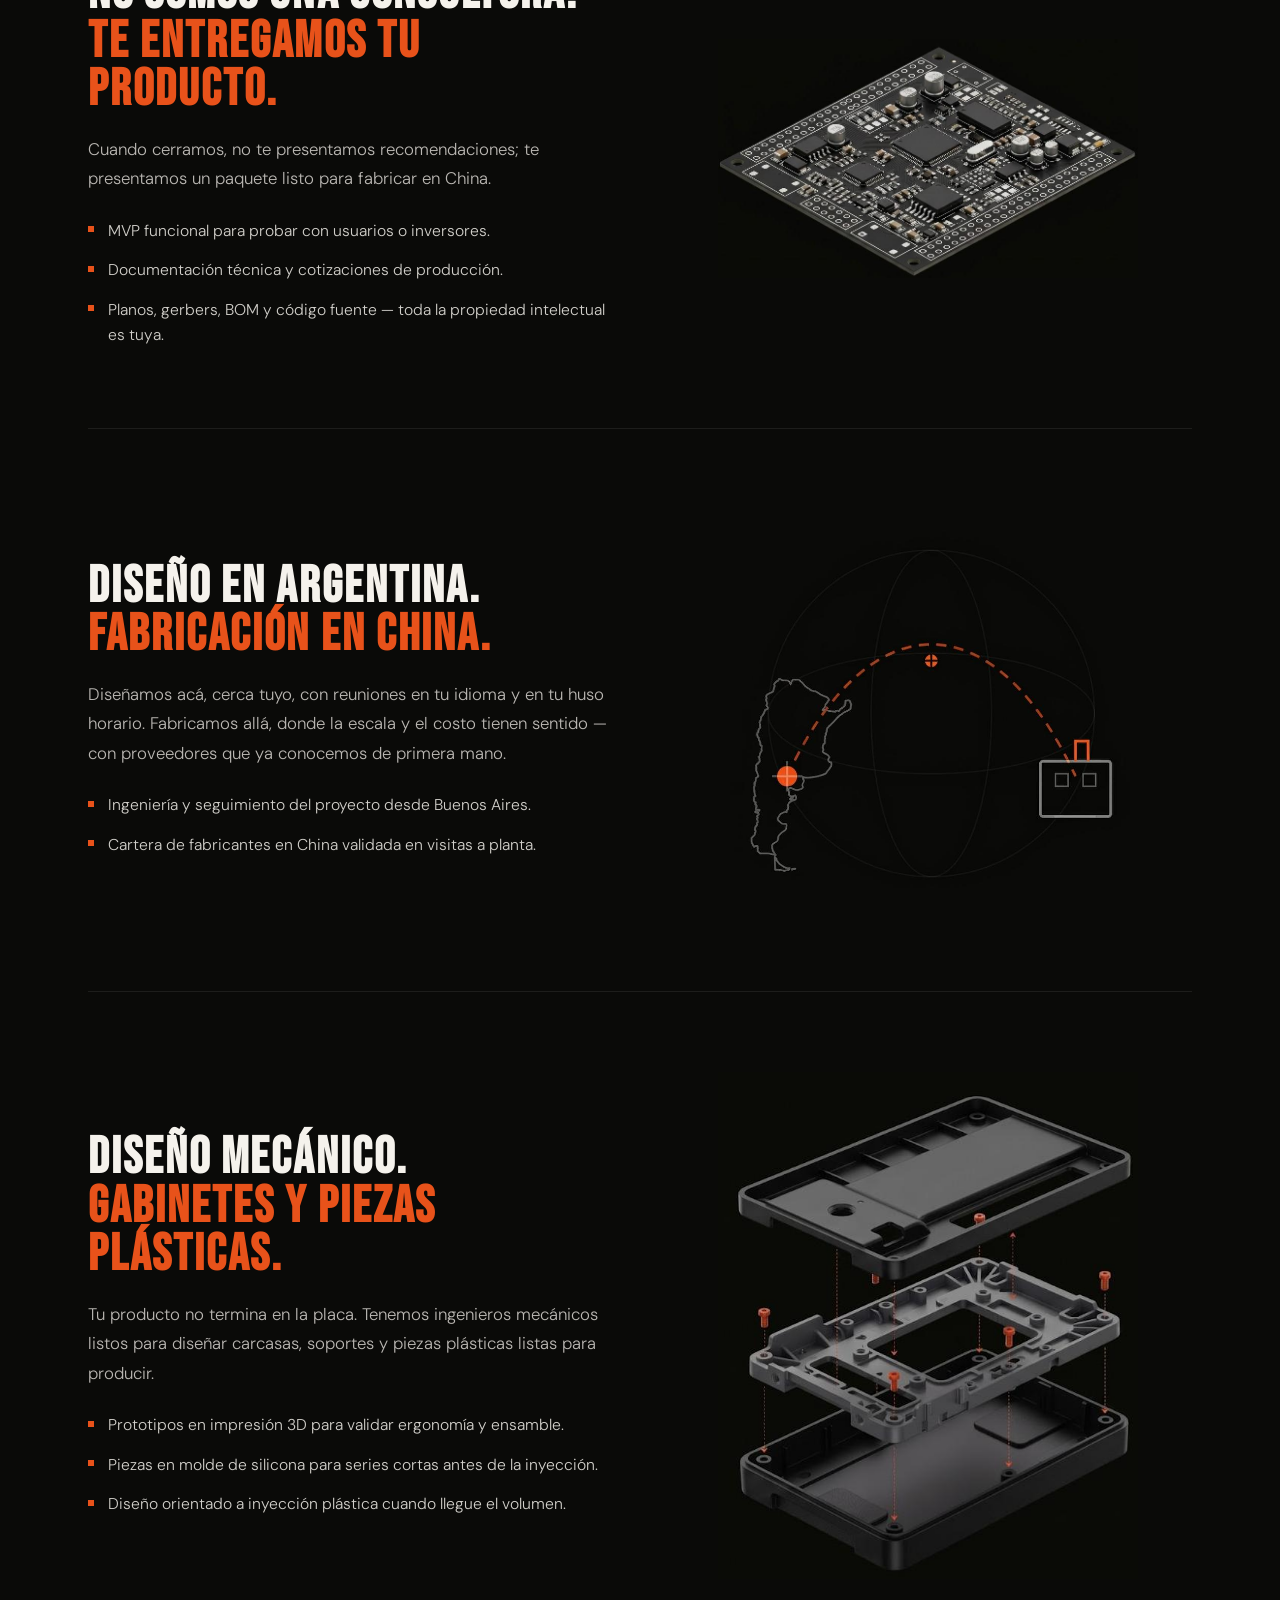
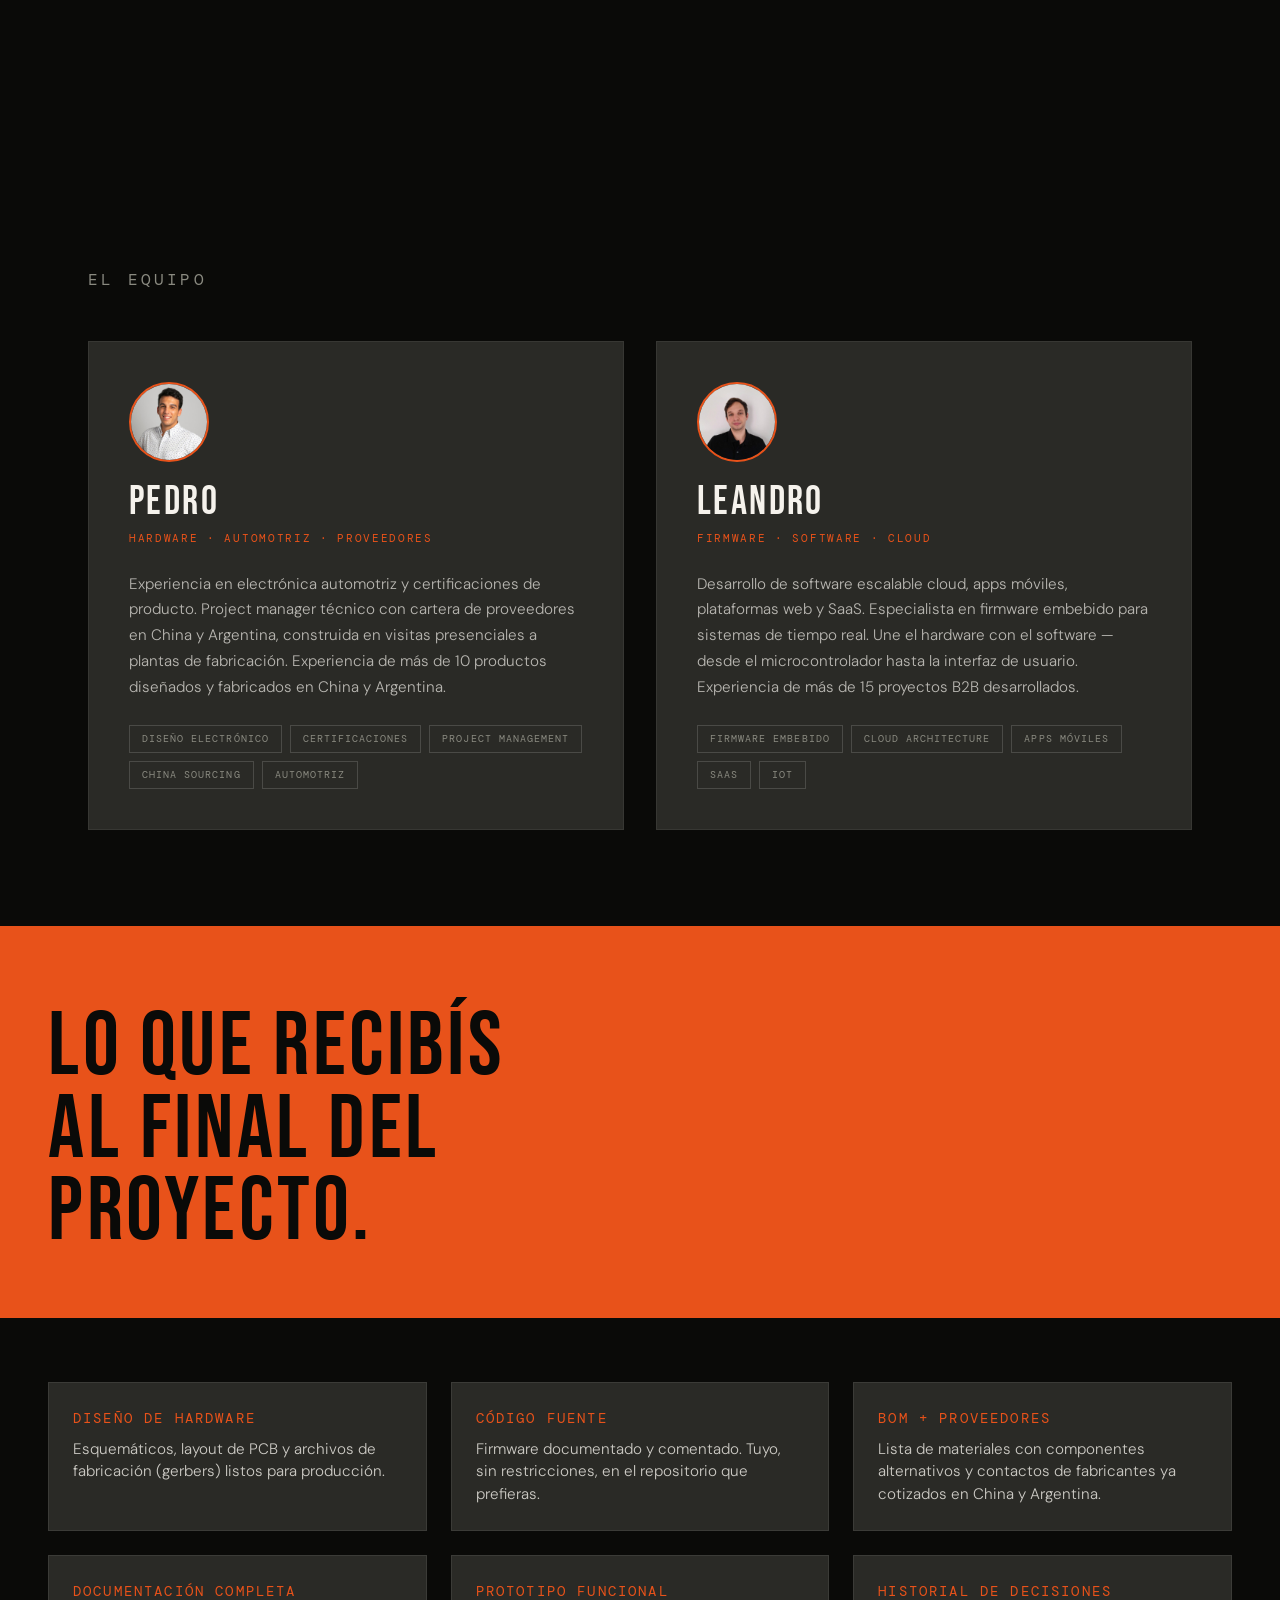
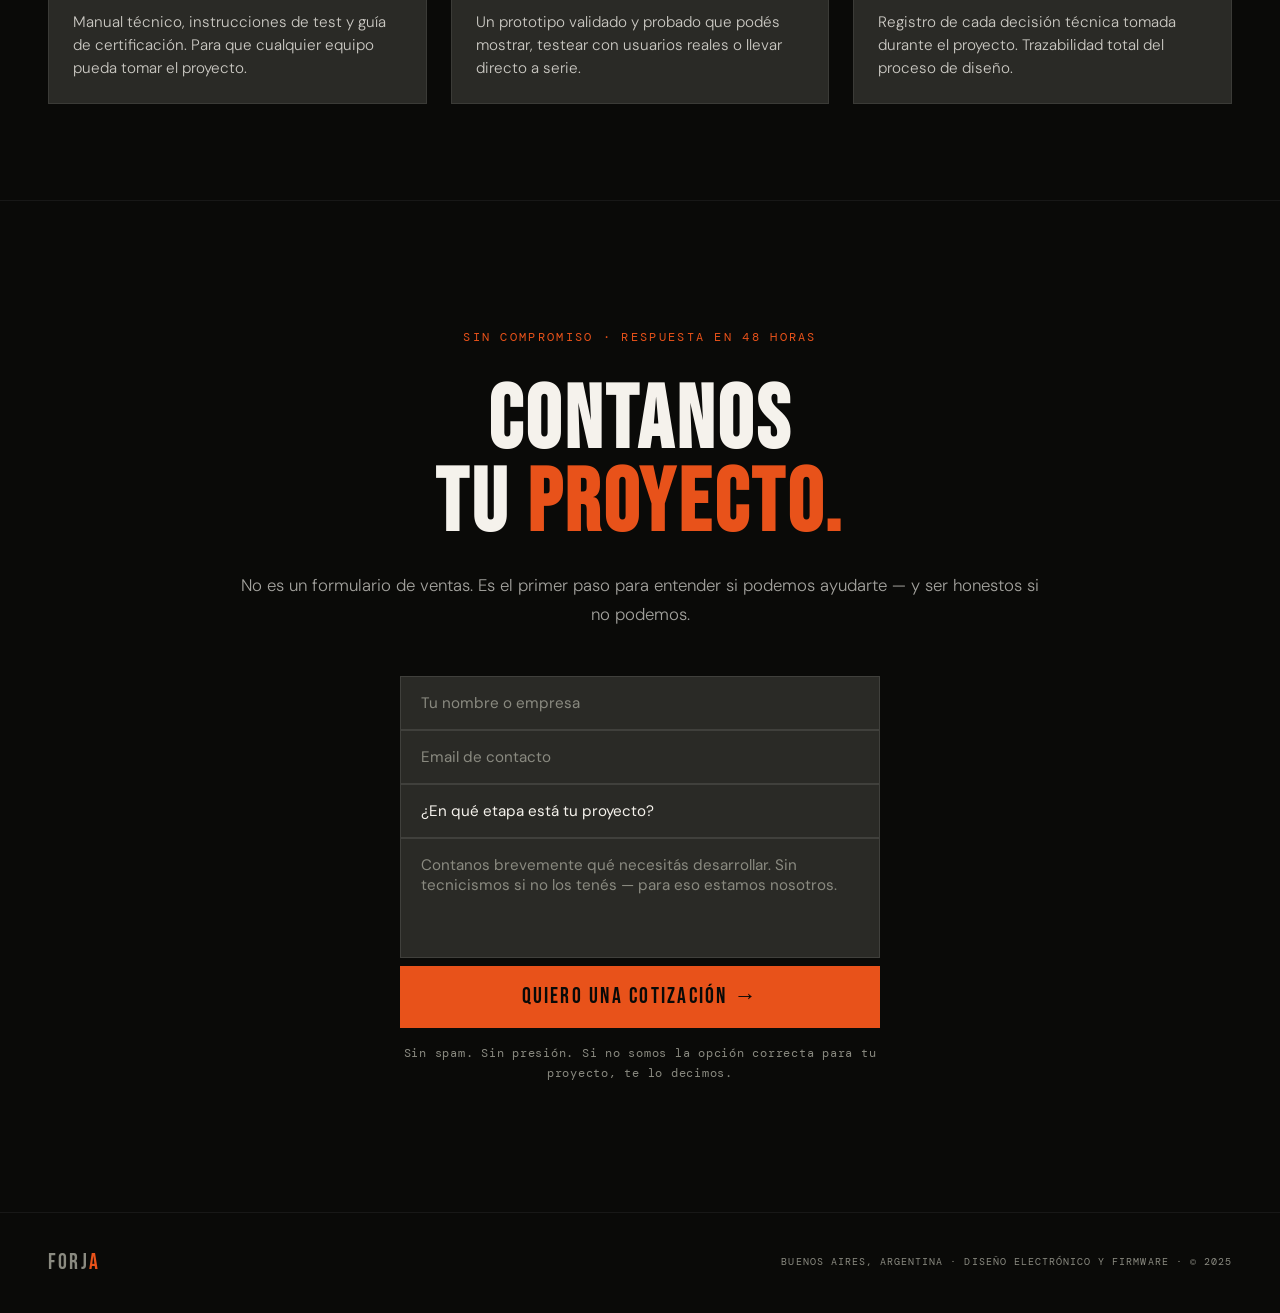
==== commit e78cbebb: "Modifique tamaño de texto inicial" ====
--- a/index.html
+++ b/index.html
@@ -149,7 +149,7 @@
 
   .hero-headline {
     font-family: var(--font-display);
-    font-size: clamp(3.5rem, 9vw, 8rem);
+    font-size: clamp(3.1rem, 9vw, 6rem);
     line-height: 0.92;
     letter-spacing: 0.03em;
     max-width: 900px;
